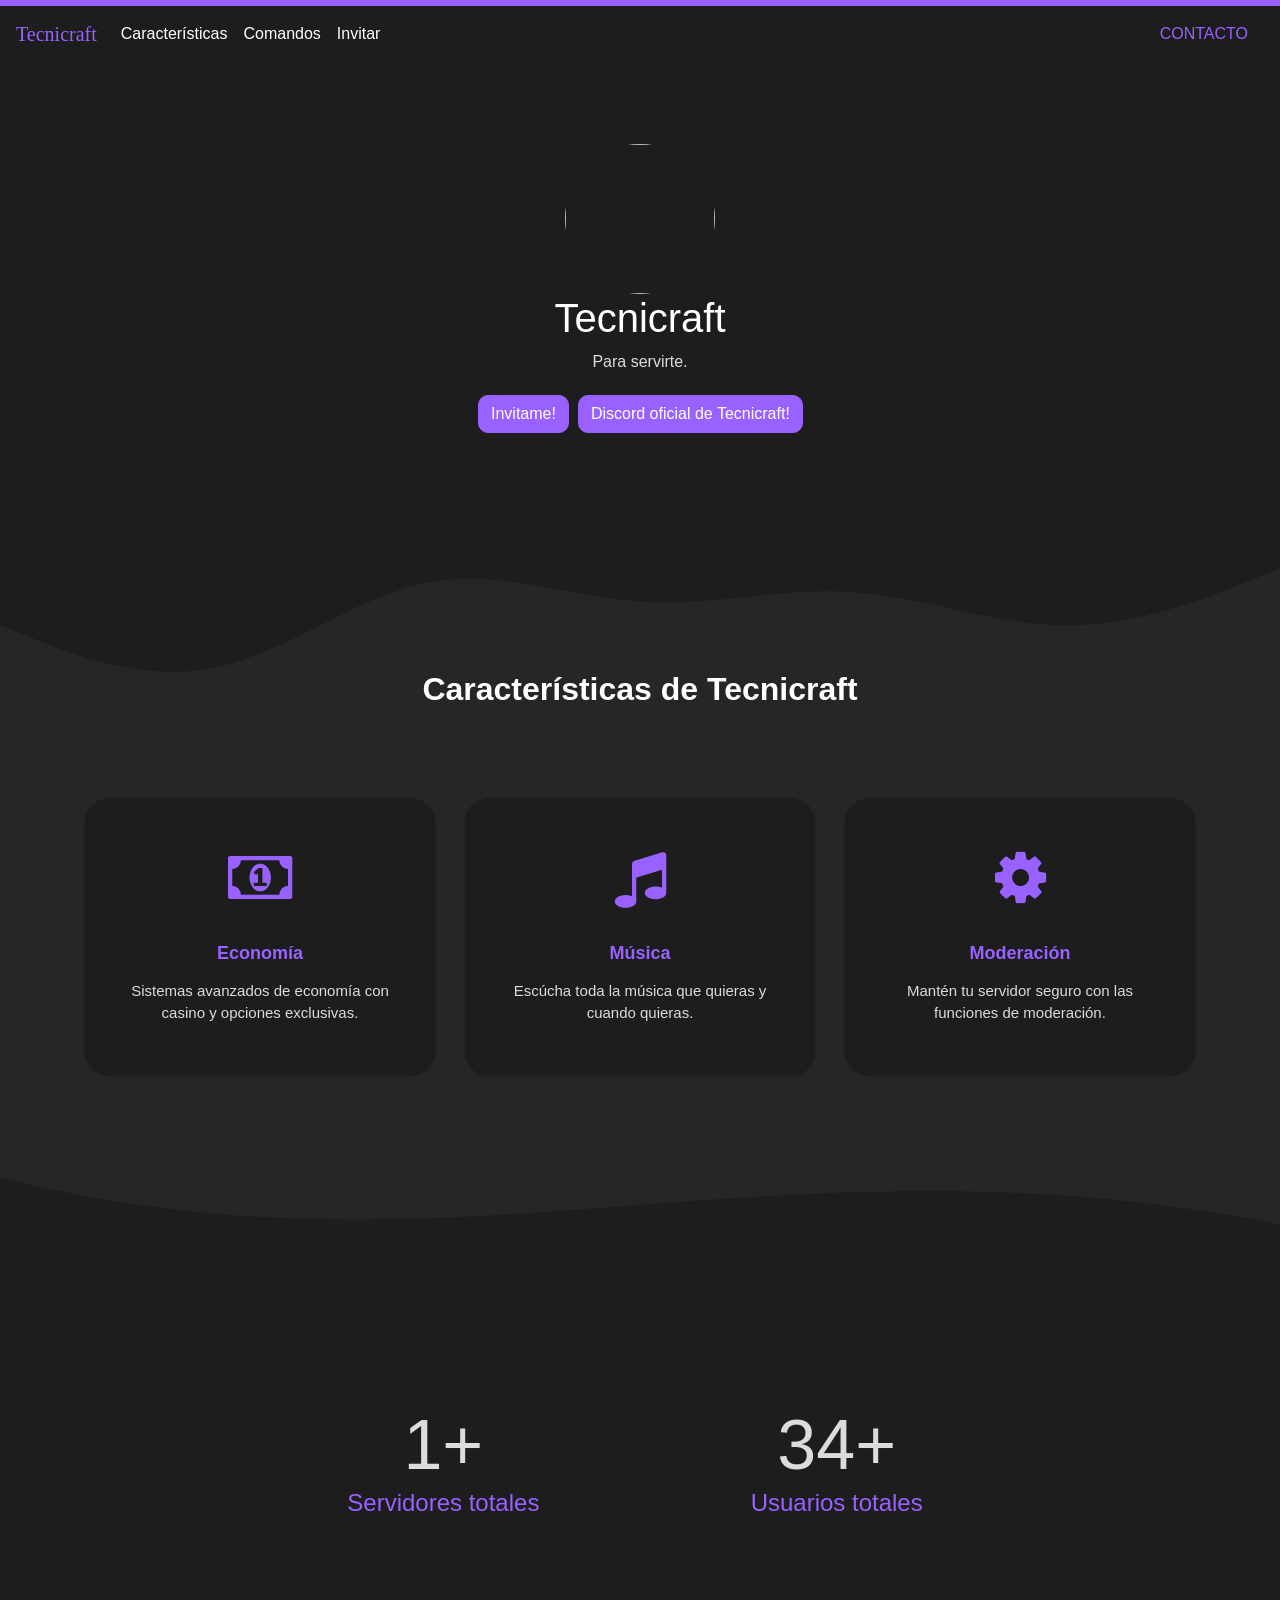
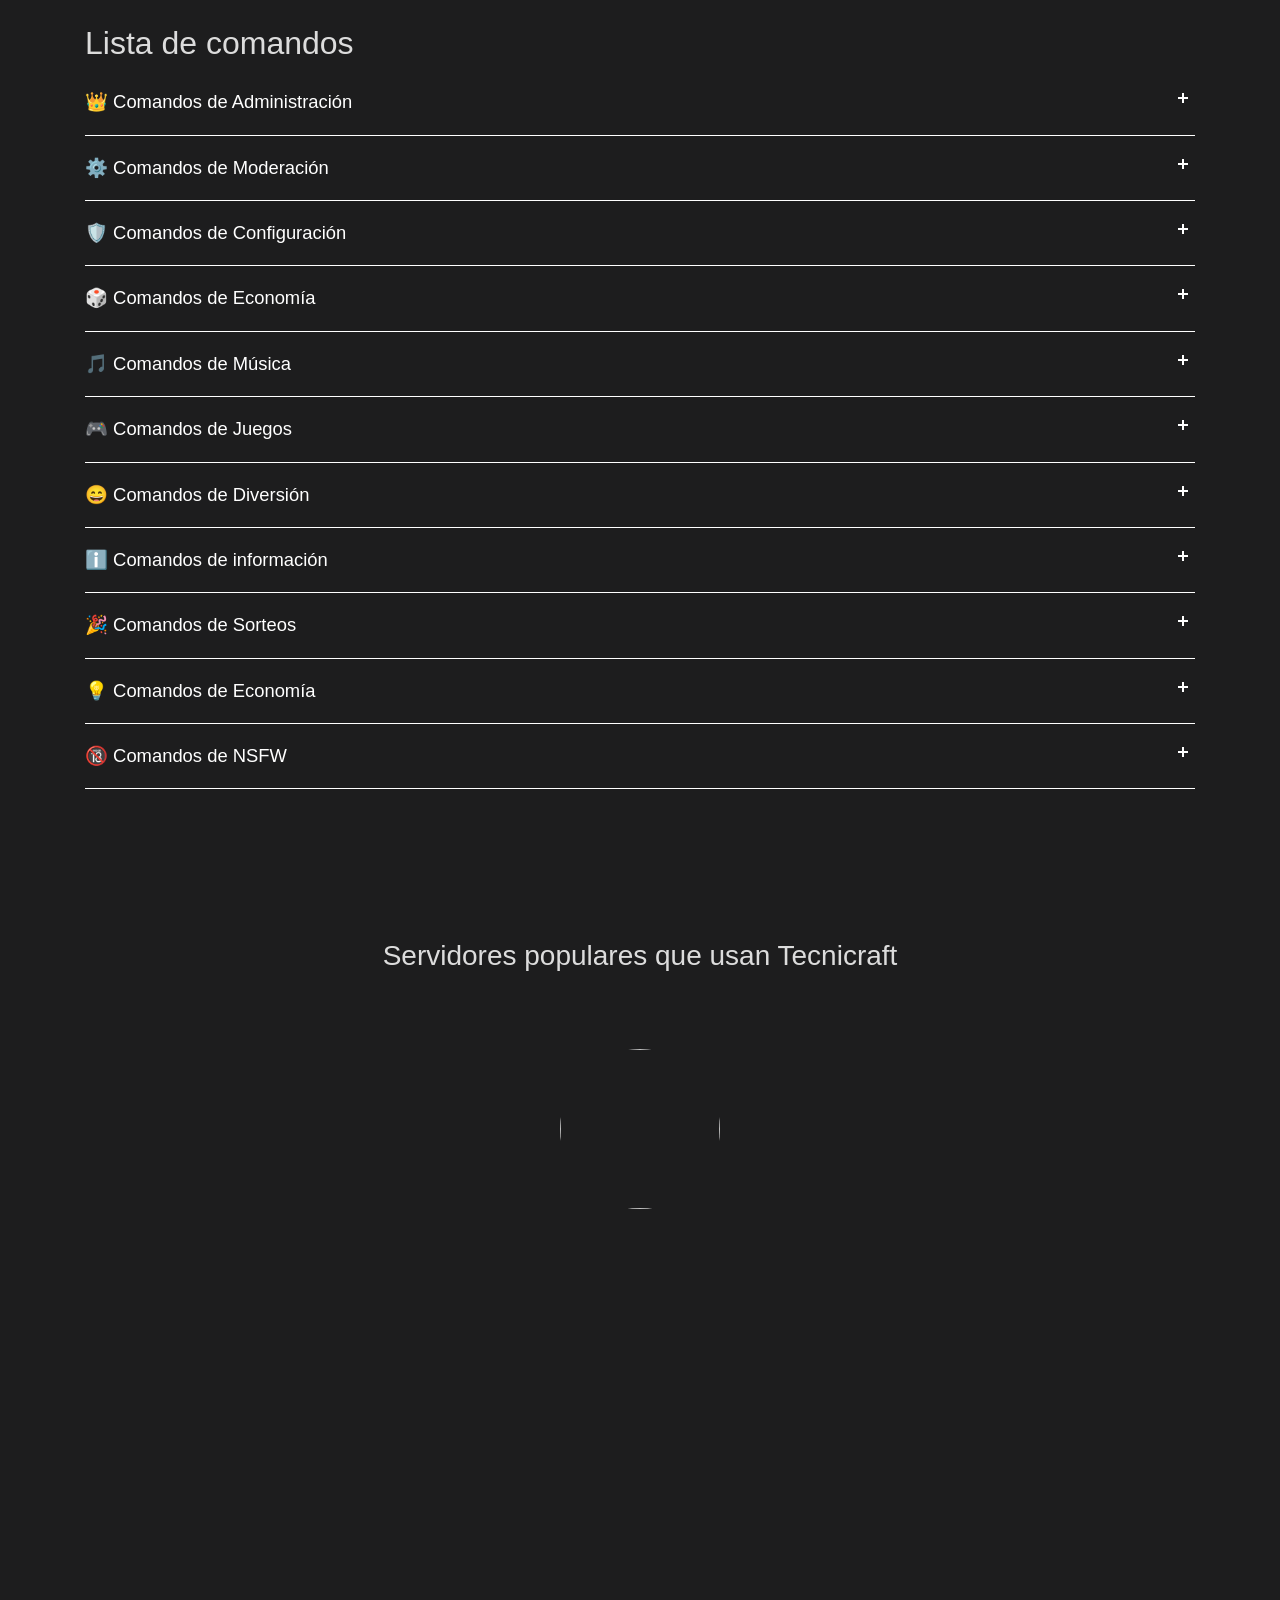
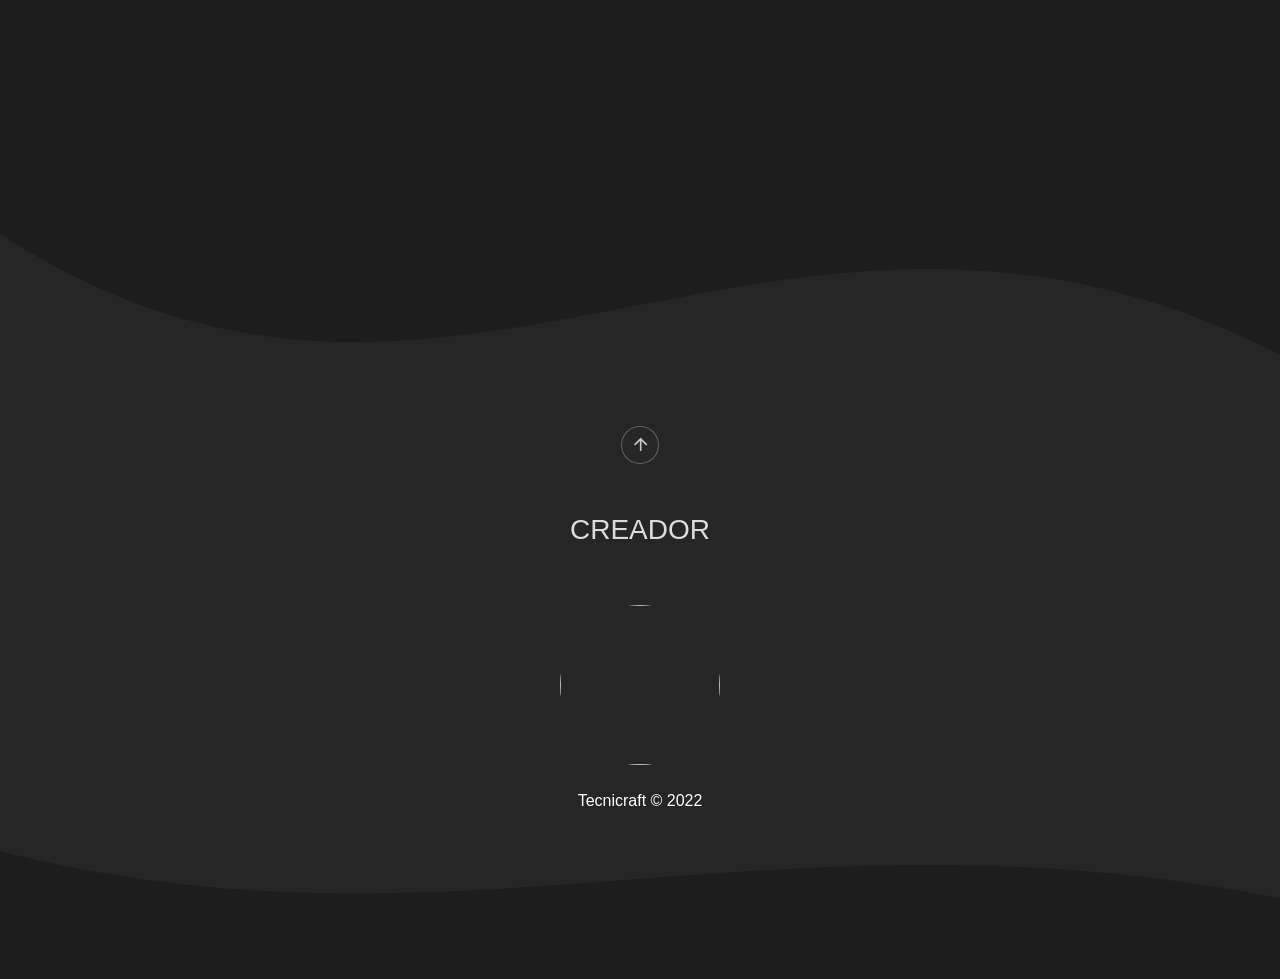
==== index.html @ a3dfdddc "Update index.html" ====
<!DOCTYPE html>
<html>

<head>
    <meta charset="utf-8">
    <meta name="viewport" content="width=device-width, initial-scale=1.0, shrink-to-fit=no">
    <meta name="description" content="Pagina web oficial de Tecnicraft">
    <meta name="theme-color" content="#9961ff">
    <meta property="og:title" content="Tecnicraft - Página principal">
    <meta property="og:url" content="https://xxsircarlospxx.github.io/TecnicraftBotPrototype/">
    <meta property="og:type" content="website">
    <meta property="og:description" content="Funciones de casino exclusivas, moderación avanzada, música y mucho más con Tecnicraft.">
    <meta property="og:image" content="https://images.discordapp.net/avatars/971833113728647168/26358a2854f5fe700b69fb7ace5e895a.png?size=256">
    <meta property="og:image:alt" content="Logo de Tecnicraft">
    <title>Tecnicraft</title>
    <link rel="icon" type="image/png" sizes="300x250" href="https://cdn.discordapp.com/emojis/973329059171946506.png?v=1">
    <link rel="stylesheet" href="assets/bootstrap/css/bootstrap.min.css">
    <link rel="stylesheet" href="https://fonts.googleapis.com/css?family=Alfa+Slab+One">
    <link rel="stylesheet" href="assets/fonts/font-awesome.min.css">
    <link rel="stylesheet" href="assets/fonts/ionicons.min.css">
    <link rel="stylesheet" href="https://cdnjs.cloudflare.com/ajax/libs/animate.css/3.5.2/animate.min.css">
    <link rel="stylesheet" href="assets/css/styles.css">
</head>

<body style="background-color: var(--background);">
    <div id="top" style="height: 12px;">
        <nav class="navbar navbar-light navbar-expand fixed-top"
            style="color: var(--main-color);border-top-width: 6px;border-top-style: solid;background: var(--background);">
            <div class="container-fluid"><a class="navbar-brand smoothScroll" href="#top"
                    style="color: var(--main-color);font-family: 'Gotham', cursive;">Tecnicraft</a><button
                    data-toggle="collapse" class="navbar-toggler" data-target="#navcol-1"><span class="sr-only">Toggle
                        navigation</span><span class="navbar-toggler-icon"></span></button>
                <div class="collapse navbar-collapse" id="navcol-1">
                    <ul class="nav navbar-nav">
                        <li class="nav-item"><a class="nav-link active smoothScroll" href="#feature"
                                style="color: var(--text-color);">Características</a></li>
                        <li class="nav-item"><a class="nav-link smoothScroll" href="#commands"
                                style="color: var(--text-color);">Comandos</a></li>
                        <li class="nav-item"><a class="nav-link smoothScroll" href="#top" style="color: var(--text-color);">Invitar</a>
                        </li>
                    </ul>
                </div>
            </div>
            <a class="nav-link" href="contacto">CONTACTO</a>
        </nav>
    </div>
    <header class="d-xl-flex flex-column justify-content-xl-center align-items-xl-center"
        style="height: 418px;text-align: center;margin: 55px;"><img class="rounded-circle"
            src="https://images.discordapp.net/avatars/971833113728647168/26358a2854f5fe700b69fb7ace5e895a.png?size=1024"
            width="150" height="150" style="margin-top: 30px;">
        <h1 class="d-xl-flex justify-content-xl-start" style="color: var(--text-color);">Tecnicraft</h1>
        <p style="color: var(--secondary-text-color);">Para servirte.</p>
        <div class="tada animated">
            <div role="group" class="btn-group"> <a
                    href="https://discord.com/api/oauth2/authorize?client_id=971833113728647168&permissions=8&scope=bot%20applications.commands"
                    class="btn btn-primary shadow-none" type="button"
                    style="margin: 5px;background-color: var(--main-color);border-color: var(--main-color);border-radius: 10px;">Invitame!</a>

                <a class="tada animated">
                    <div role="group" class="btn-group"> <a href="https://discord.com/invite/e4CDVyjHrU"
                            class="btn btn-primary shadow-none" type="button"
                            style="margin: 5px;background-color: var(--main-color);border-color: var(--main-color);border-radius: 10px;">Discord
                            oficial de Tecnicraft!</a>
    </header>
    <div id="feature" style="height: 90px;background: var(--secondary);">
        <div><svg xmlns="http://www.w3.org/2000/svg" viewBox="0 0 1440 320">
                <path fill="var(--background)" fill-opacity="1"
                    d="M0,96L40,112C80,128,160,160,240,144C320,128,400,64,480,48C560,32,640,64,720,69.3C800,75,880,53,960,58.7C1040,64,1120,96,1200,96C1280,96,1360,64,1400,48L1440,32L1440,0L1400,0C1360,0,1280,0,1200,0C1120,0,1040,0,960,0C880,0,800,0,720,0C640,0,560,0,480,0C400,0,320,0,240,0C160,0,80,0,40,0L0,0Z">
                </path>
            </svg></div>
    </div>
    <div class="features-boxed" style="background: var(--secondary);">
        <div class="container" style="color: var(--main-color);">
            <div class="intro">
                <h2 class="text-center" style="color: var(--text-color);">Características de Tecnicraft</h2>
            </div>
            <div class="row justify-content-center features">
                <div class="col-sm-6 col-md-5 col-lg-4 item">
                    <div id="features" class="box" ><i class="fa fa-money icon"
                            style="color: var(--main-color);"></i>
                        <h3 class="name">Economía</h3>
                        <p class="description" style="color: var(--secondary-text-color);">Sistemas avanzados de
                            economía con casino y opciones exclusivas.<br></p>
                    </div>
                </div>
                <div class="col-sm-6 col-md-5 col-lg-4 item">
                    <div id="features" class="box"><i class="fa fa-music icon" style="color: var(--main-color);"></i>
                        <h3 class="name">Música</h3>
                        <p class="description" style="color: var(--secondary-text-color);">Escúcha toda la música que
                            quieras y cuando quieras.<br></p>
                    </div>
                </div>
                <div class="col-sm-6 col-md-5 col-lg-4 item">
                    <div id="features" class="box"><i class="fa fa-cog icon" style="color: var(--main-color);"></i>
                        <h3 class="name">Moderación</h3>
                        <p class="description" style="color: var(--secondary-text-color);">Mantén tu servidor seguro con
                            las funciones de moderación.<br></p>
                    </div>
                </div>
            </div>
        </div>
        <div></div>
    </div>
    <div style="background-color: var(--background);">
        <div style="height: 150px; overflow: hidden;"><svg viewBox="0 0 500 150" preserveAspectRatio="none"
                style="height: 100%; width: 100%;">
                <path d="M-41.53,-9.56 C167.83,173.98 302.14,-60.89 534.09,89.10 L500.00,0.00 L0.00,0.00 Z"
                    style="stroke: none; fill: var(--secondary);"></path>
            </svg></div>
    </div>
    <div id="commands">
        <section>
            <div class="container-fluid text-white">
                <div class="row row-cols-3 justify-content-center" style="color: var(--secondary-text-color);">
                    <div class="col-auto col-md-6 col-lg-4 text-center pb-5 pt-5 number-item love_counter">
                        <h1 class="love_count" style="font-size: 70px;"><strong>1</strong></h1>
                        <h4 style="color: var(--main-color);margin-top: -6px;">Servidores totales</h4>
                    </div>
                    <div class="col-auto col-lg-4 text-center align-self-center pb-5 pt-5 love_counter">
                        <h1 class="love_count" style="font-size: 70px;"><strong>67</strong></h1>
                        <h4 style="color: var(--main-color);margin-top: -6px;">Usuarios totales</h4>
                    </div>
                </div>
            </div>
        </section>
        <div class="container" style="color: var(--secondary-text-color);">
            <h2>Lista de comandos</h2>
            <div class="accordion">

                <! --- ADMIN -- >
                <div class="accordion-item">
            <button id="accordion-button-1" aria-expanded="false"><span class="accordion-title">👑 Comandos de Administración</span><span class="icon" aria-hidden="true"></span></button>
            <div class="accordion-content">
              <p>tc.prefix - Sirve para cambiar el prefijo de Tecnicraft.
                  <br> tc.announce - Sirve para anunciar algo en tu servidor.
                  <br> tc.blacklist-user - Sirve para prohibir la entrada a alguien de tu servidor antes de que este entre.
                  <br> tc.whitelist-user - Sirve para permitir la entrada a un usuario bloqueado anteriormente con el comando blacklist-user.
                  <br> tc.cmd-disable - Sirve para desactivar un comando de Tecnicraft en el servidor. 
                  <br> tc.cmd-enable - Sirve para activar un comando de Tecnicraft en el servidor. 
                  <br> tc.disable-channel - Sirve para desactivar todos los comandos de Tecnicraft en un canal del servidor. 
                  <br> tc.enable-channel - Sirve para activar los comandos de Tecnicraft en un canal del servidor.
                  <br> tc.djrole - Sirve para establecer un rol del servidor como rol de DJ.
                  <br> tc.disabledj - Sirve para desactivar el rol de DJ.
                  <br> tc.requestonly - Sirve para permitir el uso de los comandos de música en todos los canales.
                </p>
            </div>
          </div>

                  <! --- MOD -- >
        <div class="accordion-item">
        <button id="accordion-button-1" aria-expanded="false"><span class="accordion-title">⚙️ Comandos de Moderación</span><span class="icon" aria-hidden="true"></span></button>
        <div class="accordion-content">
        <p>tc.serverinfo - Sirve para ver la información del servidor.
        <br> tc.clear - Sirve para borrar x cantidad de mensajes.
        <br> tc.snipe - Sirve para ver los mensajes borrados en un canal concreto.
        <br> tc.warn - Sirve para enviar un aviso a un usuario.
        <br> tc.remove-warn - Sirve para quitar un aviso a un usuario.
        <br> tc.warns - Sirve para ver la lista de avisos de un usuario.
        <br> tc.mute - Sirve para silenciar a alguien en el servidor.
        <br> tc.unmute - Sirve para desilenciar a alguien en el servidor.
        <br> tc.kick - Sirve para expulsar a alguien del servidor.
        <br> tc.ban - Sirve para prohibir a alguien del servidor.
        <br> tc.unban - Sirve para permitir la entrada a alguien prohibido del servidor.
        <br> tc.lock - Sirve para bloquear los mensajes de un canal del servidor.
        <br> tc.unlock - Sirve para desbloquear un canal del servidor
        <br> tc.slowmode - Sirve para establecer un modo lento de x segundos en el servidor.
    </p>
        </div>
    </div>

          <! --- SETUP -- >
          <div class="accordion-item">
      <button id="accordion-button-1" aria-expanded="false"><span class="accordion-title">🛡 Comandos de Configuración</span><span class="icon" aria-hidden="true"></span></button>
      <div class="accordion-content">
           <p>tc.setup-modlogs - Sirve para crear un canal de registros de auditoría en el servidor.
           <br> tc.setup-jointocreate - Sirve para crear un canal de voz que crea salas para los usuarios.
           <br> tc.setup-music - Sirve para crear un canal unico de música donde puedes poner canciones sin comandos.
           <br> tc.setup-autonsfw - Sirve para crear un canal configurable con contenido NSFW.
           <br> tc.setup-welcome - Sirve para configurar las bienvenidas del servidor.
           <br> tc.setup-ticket - Sirve para crear un canal configurable de tickets.
        </p>
      </div>
  </div>

          <! --- ECONOMÍA -- >
                <div class="accordion-item">
            <button id="accordion-button-1" aria-expanded="false"><span class="accordion-title">🎲 Comandos de Economía</span><span class="icon" aria-hidden="true"></span></button>
            <div class="accordion-content">
                 <p>tc.work - Sirve para trabajar y conseguir hasta 1200 fichas cada 3 horas.
                 <br> tc.weekly - Sirve para reclamar tu recompensa semanal de 10000 fichas.
                 <br> tc.monthly - Sirve para reclamar tu recompensa mensual de 30000 fichas.
                 <br> tc.rob - Sirve para robarle fichas a un usuario.
                 <br> tc.rps - Sirve para jugar al piedra, papel o tijera con Tecnicraft.
                 <br> tc.search - Sirve para buscar fichas en lugares.
                 <br> tc.balance - Sirve para ver cuantas fichas tienes tanto en el banco como en la cartera.
                 <br> tc.deposit - Sirve para depositar fichas en el banco.
                 <br> tc.withdraw - Sirve para retirar fichas del banco.
                 <br> tc.pay - Sirve para enviar fichas a un usuario.
                 <br> tc.bet - Sirve para apostar una cantidad de fichas.
                 <br> tc.roulette - Sirve para apostar una cantidad de fichas a un color.
                 <br> tc.crash - Sirve para jugar al crash y mulitplicar fichas.
                 <br> tc.destiny - Sirve para apostar fichas a un multiplicador.
                 <br> tc.leaderboard - Sirve para ver la tabla global de usuarios con más fichas de manera global.
            
                </p>
            </div>
        </div>

        
        <! --- MUSICA -- >
        <div class="accordion-item">
        <button id="accordion-button-1" aria-expanded="false"><span class="accordion-title">🎵 Comandos de Música</span><span class="icon" aria-hidden="true"></span></button>
        <div class="accordion-content">
        <p>tc.radio - Sirve para reproducir una radio en directo.
        <br> tc.play - Sirve para reproducir música.
        <br> tc.skip - Sirve para saltar a la siguiente canción.
        <br> tc.stop - Sirve para parar la música y desconectar a Tecnicraft de tu canal de voz.
        <br> tc.queue - Sirve para ver la cola de canciones.
        <br> tc.lyrics - Sirve para ver la letra de la canción actual reproduciéndose.
        <br> tc.playlist - Sirve para crear tu propia playlist.
        <br> tc.bassboost - Sirve para aumentar la frecuencia baja de una canción.
        <br> tc.filter - Sirve para añadir un filtro a una canción.
        <br> tc.save - Sirve para guardar la canción actual reproduciéndose en tu DM.
        <br> tc.pause - Sirve para pausar la canción reproduciéndose.
        <br> tc.resume - Sirve para continuar la canción reproduciéndose.
        <br> tc.shuffle - Sirve para mezclar la cola de canciones.
        <br> tc.remove - Sirve para remover una canción de la cola de canciones.
        <br> tc.clearqueue - Sirve para limpiar la cola de canciones.
        <br> tc.jump - Sirve para saltar directamente a una canción de la cola.
        <br> tc.nowplaying - Sirve para ver detalles de la canción actual reproduciéndose.
        <br> tc.loop - Sirve para activar o desactivar el modo bucle.
        <br> tc.autoplay - Sirve para activar o desactivar el autoreproductor.
        <br> tc.forward - Sirve para adelantar una canción x segundos.
        <br> tc.rewind - Sirve para retroceder una canción x segundos.
        <br> tc.replay - Sirve para repetir la canción actual.
        <br> tc.volume - Sirve para subir o bajar el volumen de Tecnicraft en el canal de voz.
        <br> tc.status - Sirve para ver los detalles de Tecnicraft en el canal de voz.
    </p>
        </div>
        </div>

        <! --- JUEGOS -- >
        <div class="accordion-item">
    <button id="accordion-button-1" aria-expanded="false"><span class="accordion-title">🎮 Comandos de Juegos</span><span class="icon" aria-hidden="true"></span></button>
    <div class="accordion-content">
        <p>tc.chess - Sirve para jugar al ajedrez con tus amigos.
        <br> tc.betrayal - Sirve para jugar al betrayal con tus amigos.
        <br> tc.fishington - Sirve para jugar a la pesca con tus amigos.
        <br> tc.adivinar - Sirve para jugar al adivina-un-número con tus amigos.
        <br> tc.poker - Sirve para jugar al poker con tus amigos.
        <br> tc.y2g - Sirve para ver videos de YouTube con tus amigos.
    </p>
    </div>
</div>

                <! --- FUN -- >
                <div class="accordion-item">
            <button id="accordion-button-1" aria-expanded="false"><span class="accordion-title">😄 Comandos de Diversión</span><span class="icon" aria-hidden="true"></span></button>
            <div class="accordion-content">
                <p>tc.8ball - Sirve para preguntarle algo a Tecnicraft.
                <br> tc.phcomment - Sirve para simular un comentario en una página muy especial.  
                <br> tc.drip - Sirve para ponerte un traje molón. 
                <br> tc.hack - Sirve para hackear a alguien de broma.
                <br> tc.hate - Sirve para el odio entre tú y alguien más.
                <br> tc.hug - Sirve para darle un abrazo a alguien.
                <br> tc.jail - Sirve para ponerte a ti o a otro usuario entre rejas.
                <br> tc.kiss - Sirve darle un beso a alguien.
                <br> tc.tiro - Sirve para generar un tiro aleatorio de Rocket League.
                <br> tc.listatiros - Sirve para ver la lista de los tiros de Rocket League.
                <br> tc.logro - Sirve para simular un logro de Minecraft.    
                <br> tc.love - Sirve para ver el amor entre tú y otra persona. 
                <br> tc.magik - Sirve para deformarte a ti o a alguien. 
                <br>tc.meme - Sirve para generar un meme aleatorio. 
                <br> tc.penis - Sirve para ver el tamaño de tu tula o la de alguien.
                <br>tc.slap - Sirve para darle un guantazo a alguien.. 
                <br> tc.triggered - Sirve para provocar a alguien.
                <br>tc.tweet - Sirve para sinular un tweet. 
                <br> tc.wanted - Sirve para ponerte a ti o alguien en búsqueda.   
                <br> tc.wasted - Sirve para desperdiciarte a ti o a alguien al estilo de GTA V.</p>
            </div>
        </div>

        <! --- INFO -- >
        <div class="accordion-item">
    <button id="accordion-button-1" aria-expanded="false"><span class="accordion-title">ℹ Comandos de información</span><span class="icon" aria-hidden="true"></span></button>
    <div class="accordion-content">
        <p>tc.help - Sirve para ver los comandos y categorías de Tecnicraft.
        <br> tc.bot - Sirve para ver información de Tecnicraft.  
        <br> tc.ping - Sirve para ver el ping de Tecnicraft. 
        <br> tc.inv - Sirve para invitar a Tecnicraft a tu servidor.
        <br> tc.report - Sirve para enviar un reporte de un error al desarollador de Tecnicraft.
        <br> tc.suggest - Sirve para enviar una sugerencia o idea al desarollador de Tecnicraft.
        <br> tc.info - Sirve para ver la información de un usuario.
        <br> tc.serverinfo - Sirve para ver la información del servidor.
        <br> tc.membercount - Sirve para ver la cantidad de miembros del servidor.
        <br> tc.avatar - Sirve para ver el avatar de un usuario.</p>
    </div>
</div>

        <! --- SORTEOS -- >
        <div class="accordion-item">
        <button id="accordion-button-1" aria-expanded="false"><span class="accordion-title">🎉 Comandos de Sorteos</span><span class="icon" aria-hidden="true"></span></button>
        <div class="accordion-content">
        <p>tc.giveaway - Sirve para crear un sorteo en un canal del servidor.
        <br> tc.reroll - Sirve para elegir a otro ganador en un sorteo realizado.  
        <br> tc.end - Sirve para acabar un sorteo del servidor antes de tiempo.</p>
        </div>
        </div>

        <! --- UTILES -- >
        <div class="accordion-item">
        <button id="accordion-button-1" aria-expanded="false"><span class="accordion-title">💡 Comandos de Economía</span><span class="icon" aria-hidden="true"></span></button>
        <div class="accordion-content">
        <p>tc.password - Sirve para generar una contraseña aleatoria.
        <br> tc.traductor - Sirve traducir texto a un idioma que quieras.  
        <br> tc.alarm - Sirve para establecer un recordatorio en un tiempo.</p>
        </div>
        </div>

        <! --- NSFW -- >
        <div class="accordion-item">
        <button id="accordion-button-1" aria-expanded="false"><span class="accordion-title">🔞 Comandos de NSFW</span><span class="icon" aria-hidden="true"></span></button>
        <div class="accordion-content">
        <p>tc.fuck - Sirve para hacer cositas con un usuario.
        <br> tc.hentai - Sirve para buscar contenido NSFW de Anime.  
        <br> tc.porn - Sirve para buscar contenido NSFW. 
        <br> tc.rule34 - Sirve para buscar contenido NSFW de una categoria que elijas.</p>
        </div>
        </div>

            </div>
        </div>
    </div>
    <div class="team-clean" style="background: rgba(0,0,0,0);">
        <div class="container" style="filter: blur(0px);padding-bottom: 0px;">
            <h3 class="text-center name" style="color: var(--secondary-text-color);margin-top: 150px;">Servidores populares que usan
                Tecnicraft</h3>
            <div class="intro"></div>
            <div class="row row-cols-4 d-flex d-xl-flex justify-content-center justify-content-xl-center people"
                style="padding-bottom: 0px;">
                <div class="col-auto col-md-6 col-lg-4 yeet"><a href="https://discord.com/invite/e4CDVyjHrU"
                        target="_blank"><img class="rounded-circle partner"
                            src="https://cdn.discordapp.com/attachments/971860396963155988/973333486901530684/tecnicraft.png?size=128"></a>
                </div>
            </div>
        </div>
    </div>
    
    <div class="Team-disc" style="background: rgba(0,0,0,0);">
        <div class="container" style:"filter: blur(0px);padding-botton: 0px;">
            <div class="intro"></div>
            <div class="row row-cols-4 d-flex d-xl-flex justify-content-center justify-content-xl-center people"
                style="padding-bottom: 0px;">
                <iframe src="https://discord.com/widget?id=922570205354397697&theme=dark" width="350" height="500" allowtransparency="true" frameborder="0" sandbox="allow-popups allow-popups-to-escape-sandbox allow-same-origin allow-scripts"></iframe>
        </div>
    </div>
                    
    <div id="feature" style="height: 0px;background: var(--secondary);">
        <div><svg xmlns="http://www.w3.org/2000/svg" viewBox="0 0 500 150">
                <path fill="var(--background)" fill-opacity="1" d="M-41.53,-9.56 C167.83,173.98 302.14,-60.89 534.09,89.10 L500.00,0.00 L0.00,0.00 Z">
                </path>
            </svg></div>
    </div>

    <div class="footer-dark" style="background: var(--secondary);padding-top: 200px;padding-bottom: 0;">
        <div class="container">              
            <div class="row">
                <div class="col item social"><a class="smoothScroll" href="#top"><i
                            class="icon ion-android-arrow-up"></i></a></div>
            </div>
            <div class="team-clean" style="background: rgba(0,0,0,0);">
                <div class="dewstouh" style="filter: blur(0px);padding-bottom: 0px;">
                    <h3 class="text-center name" style="color: var(--secondary-text-color)">CREADOR</h3>
                    <div class="intro"></div>
                    <div class="row row-cols-4 d-flex d-xl-flex justify-content-center justify-content-xl-center people"
                        style="padding-bottom: 0px;">
                        <div class="col-auto col-md-6 col-lg-4 dewstouh"><a href="https://twitter.com/xxsircarlospxx"
                                target="_blank"><img class="rounded-circle partner"
                                    src="https://cdn.discordapp.com/avatars/852360638541594716/bafc468078c3f45689322e71e195aa31.png?size=4096&ignore=true"></a>       
                        </div>
                    </div>
                </div>
            </div>
            <p class="copyright" style="color: var(--text-color);">Tecnicraft © 2022</p>
        </div>
        <div style="background-color: var(--background);">
            <div style="height: 150px; overflow: hidden;"><svg viewBox="0 0 500 150" preserveAspectRatio="none" style="height: 100%; width: 100%;">
                <path d="M-41.53,-9.56 C167.83,173.98 302.14,-60.89 534.09,89.10 L500.00,0.00 L0.00,0.00 Z" style="stroke: none; fill: var(--secondary);"></path>
            </svg></div>
    </div>
    </div>
    <script src="assets/js/jquery.min.js"></script>
    <script src="assets/bootstrap/js/bootstrap.min.js"></script>
    <script src="assets/js/Counting.js"></script>
    <script src="assets/js/untitled.js"></script>
    <script src="assets/js/servers.js"></script>
    <script src="assets/js/users.js"></script>
</body>

</html>
---- assets/css/styles.css ----
:root {
  --main-color: #9961ff;
  --background: #1d1d1e;
  --secondary: #262626;
  --link: #9961ff;
  --text-color: #fff;
  --secondary-text-color: #dcdcdc;
}

/* scroll bar */

::-webkit-scrollbar {
  width: 8px;
}

::-webkit-scrollbar-track {
  background: black;
}

::-webkit-scrollbar-thumb {
  background: var(--main-color);
}

.footer-dark {
  padding: 50px 0;
  text-align: center;
}

.footer-dark .item.text {
  margin-bottom: 36px;
}

.footer-dark .item.social {
  text-align: center;
}

.footer-dark .item.social > a {
  font-size: 20px;
  width: 36px;
  height: 36px;
  line-height: 36px;
  display: inline-block;
  text-align: center;
  border-radius: 50%;
  box-shadow: 0 0 0 1px rgba(255,255,255,0.4);
  margin: 0 8px;
  color: #fff;
  opacity: 0.75;
}

.footer-dark .item.social > a:hover {
  background-color: #474350;
}

.footer-dark .copyright {
  text-align: center;
  padding-top: 24px;
}

/* features */

.features-boxed {
  color: #313437;
  background-color: #eef4f7;
}

.features-boxed p {
  color: #7d8285;
}

.features-boxed h2 {
  font-weight: bold;
  margin-bottom: 40px;
  padding-top: 40px;
  color: inherit;
}



.features-boxed .intro {
  font-size: 16px;
  max-width: 500px;
  margin: 0 auto;
}

.features-boxed .intro p {
  margin-bottom: 0;
}

.features-boxed .features {
  padding: 50px 0;
}

.features-boxed .item {
  text-align: center;
}

.features-boxed .item .box {
  text-align: center;
  padding: 30px;
  background-color: #fff;
  margin-bottom: 30px;
}

.features-boxed .item .icon {
  font-size: 60px;
  color: #1485ee;
  margin-top: 20px;
  margin-bottom: 35px;
}

.features-boxed .item .name {
  font-weight: bold;
  font-size: 18px;
  margin-bottom: 8px;
  margin-top: 0;
  color: inherit;
}

.features-boxed .item .description {
  font-size: 15px;
  margin-top: 15px;
  margin-bottom: 20px;
}

a:hover {
  text-decoration: none;
  color: var(--main-color);
}

.shadow-lg.box:hover {
  background: rgb(244,241,241);
  box-shadow: 0 14px 28px rgba(0,0,0,0.25), 0 10px 10px rgba(0,0,0,0.22);
}

a {
  color: var(--main-color);
}

/* accordion */

* {
  box-sizing: border-box;
}

*::before, *::after {
  box-sizing: border-box;
}

/* Add a black background color to the top navigation */
.topnav {
  background-color: var(--background);
  overflow: hidden;
}

/* Style the links inside the navigation bar */
.topnav a {
  float: left;
  display: block;
  color: #f2f2f2;
  text-align: center;
  padding: 14px 16px;
  text-decoration: none;
  font-size: 17px;
}

/* Change the color of links on hover */
.topnav a:hover {
  background-color: #ddd;
  color: black;
}

/* Add an active class to highlight the current page */
.topnav a.active {
  background-color: #04AA6D;
  color: white;
}

/* Hide the link that should open and close the topnav on small screens */
.topnav .icon {
  display: none;
}

.premiumbutt {
  margin-left: 10px;
  padding: .1rem 2rem;
  border-radius: 4px;
  background-color: #f6c104;
  display: block;
}

.tambienpuedes {
  text-align: center;
  display: block;
  background-color: var(--background);
  color: var(--secondary-text-color);
  opacity: 90%;
}

.texto01 {
  margin-bottom: 8px;
}


.dewstouh {
  padding: 0px;
  margin-top: 0px;
  margin-bottom: 0px;
  text-align: center;
}

.container-fluid {
  display: block;
  display: inline-block;
}

/* When the screen is less than 600 pixels wide, hide all links, except for the first one ("Home"). Show the link that contains should open and close the topnav (.icon) */
@media screen and (max-width: 600px) {
  .topnav a:not(:first-child) {display: none;}
  .topnav a.icon {
    float: right;
    display: block;
  }
}

@media screen and (max-width: 500px) {
  .tambienpuedes {
    margin: 20px;
    padding-top: 80px;
  }
}

/* The "responsive" class is added to the topnav with JavaScript when the user clicks on the icon. This class makes the topnav look good on small screens (display the links vertically instead of horizontally) */
@media screen and (max-width: 600px) {
  .topnav.responsive {position: relative;}
  .topnav.responsive a.icon {
    position: absolute;
    right: 0;
    top: 0;
  }
  .topnav.responsive a {
    float: none;
    display: block;
    text-align: left;
  }
}

.collapse-navbar {
  align-items: right;
}

.accordion .accordion-item {
  border-bottom: 1px solid var(--text-color);
}

.accordion .accordion-item button[aria-expanded='true'] {
  border-bottom: 1px solid var(--link);
}

.accordion button {
  position: relative;
  display: block;
  text-align: left;
  width: 100%;
  padding: 1em 0;
  color: var(--text-color);
  font-size: 1.15rem;
  font-weight: 400;
  border: none;
  background: none;
  outline: none;
}

.accordion button:hover, .accordion button:focus {
  cursor: pointer;
  color: var(--link);
}

.accordion button:hover::after, .accordion button:focus::after {
  cursor: pointer;
  color: var(--link);
  border-right: 1px solid var(--link);
}

.accordion button .accordion-title {
  padding: 1em 1.5em 1em 0;
}

.accordion button .icon {
  display: inline-block;
  position: absolute;
  top: 18px;
  right: 0;
  width: 22px;
  height: 22px;
}

.row {
  padding: 50px;
}

.accordion button .icon::before {
  display: block;
  position: absolute;
  content: '';
  top: 9px;
  left: 5px;
  width: 10px;
  height: 2px;
  background: currentColor;
}

.accordion button .icon::after {
  display: block;
  position: absolute;
  content: '';
  top: 5px;
  left: 9px;
  width: 2px;
  height: 10px;
  background: currentColor;
}

.accordion button[aria-expanded='true'] {
  color: var(--link);
}

.accordion button[aria-expanded='true'] .icon::after {
  width: 0;
}



.accordion button[aria-expanded='true'] + .accordion-content {
  opacity: 1;
  max-height: 250em;
  transition: all 200ms linear;
  will-change: opacity, max-height;
}

.accordion .accordion-content {
  opacity: 0;
  max-height: 0;
  overflow: hidden;
  transition: opacity 200ms linear, max-height 200ms linear;
  will-change: opacity, max-height;
}

.accordion .accordion-content p {
  font-size: 1rem;
  font-weight: 300;
  margin: 2em 0;
}

.text-center {
  text-align:center;
}

div#features {
  box-shadow: 0 1px 3px rgba(0,0,0,0.12), 0 1px 2px rgba(0,0,0,0.24);
  transition: all 0.3s cubic-bezier(.25,.8,.25,1);
  border-radius: 25px;
  background: var(--background);
}

div#features:hover {
  box-shadow: 0 14px 28px rgba(0,0,0,0.25), 0 10px 10px rgba(0,0,0,0.22);
}

.partner:hover {
  border-radius: 598px;
  border-style: solid;
  border-color: var(--main-color);
}

.partner {
  width: 160px;
  height: 160px;
  transition: all 200ms linear;
}

.yeet {
  text-align: center;
  padding: 18px;

}
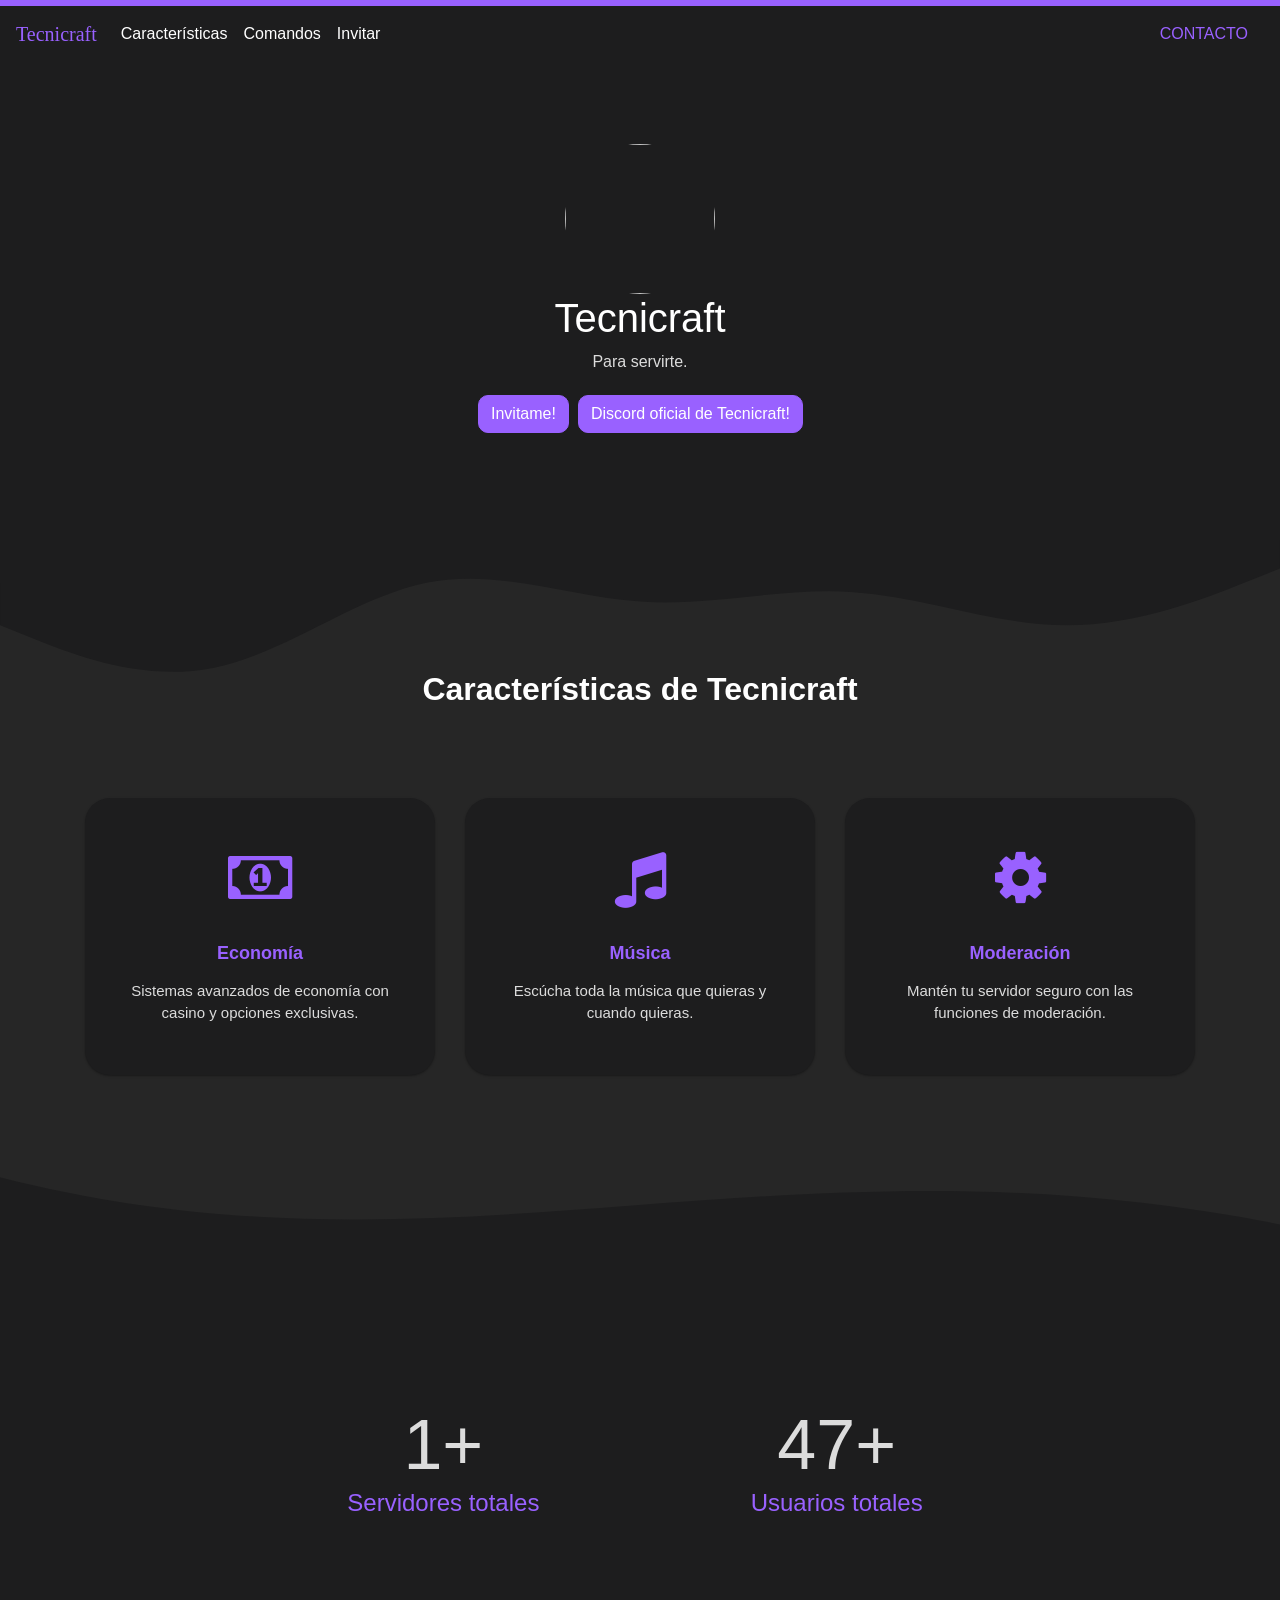
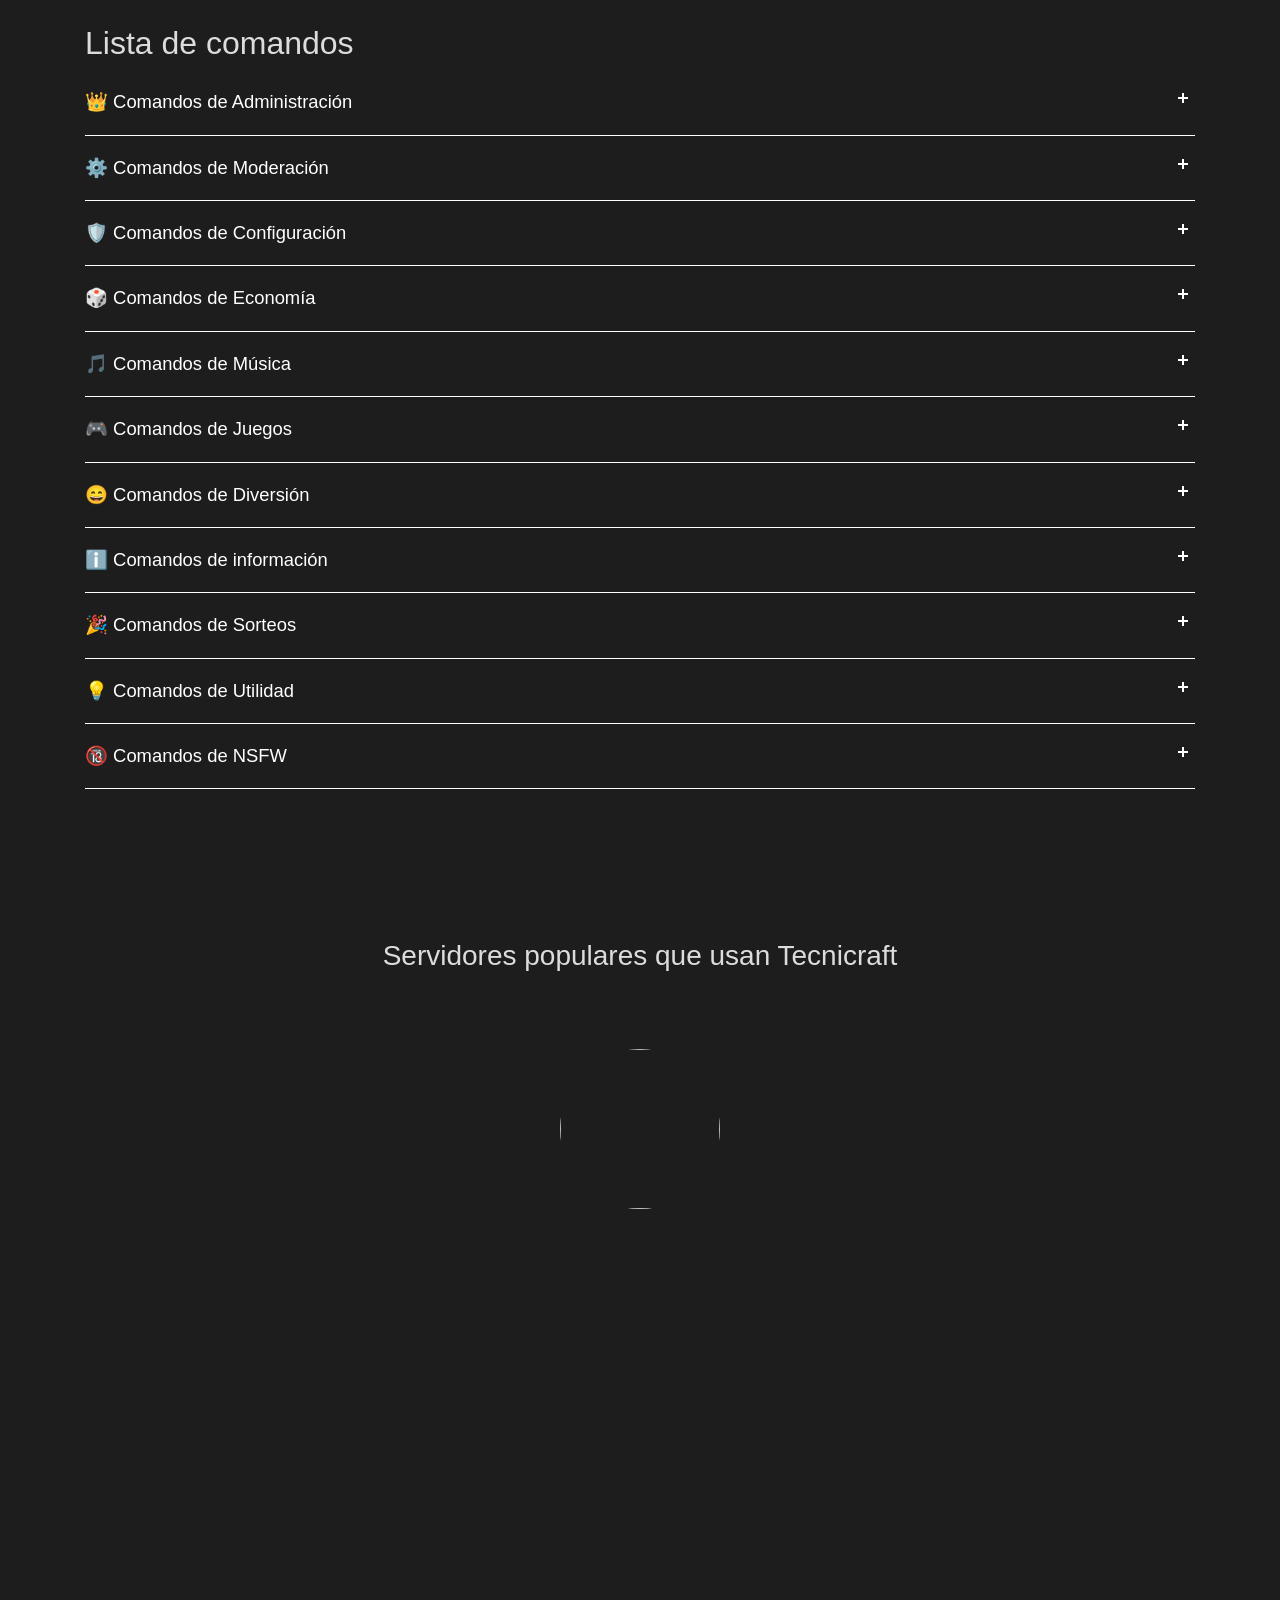
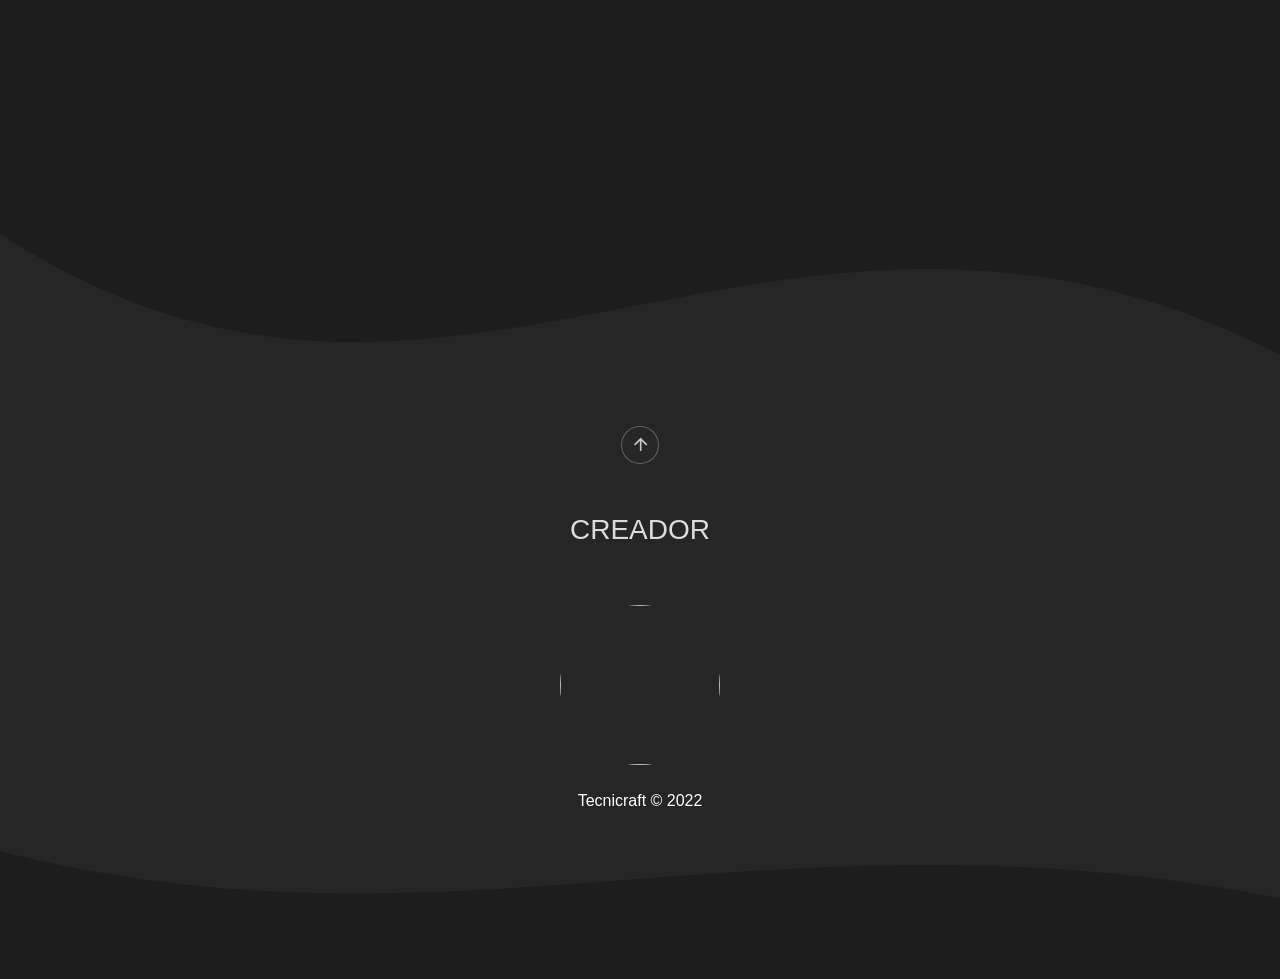
==== commit 0629af40: "Update index.html" ====
--- a/index.html
+++ b/index.html
@@ -309,7 +309,7 @@
 
         <! --- UTILES -- >
         <div class="accordion-item">
-        <button id="accordion-button-1" aria-expanded="false"><span class="accordion-title">💡 Comandos de Economía</span><span class="icon" aria-hidden="true"></span></button>
+        <button id="accordion-button-1" aria-expanded="false"><span class="accordion-title">💡 Comandos de Utilidad</span><span class="icon" aria-hidden="true"></span></button>
         <div class="accordion-content">
         <p>tc.password - Sirve para generar una contraseña aleatoria.
         <br> tc.traductor - Sirve traducir texto a un idioma que quieras.  
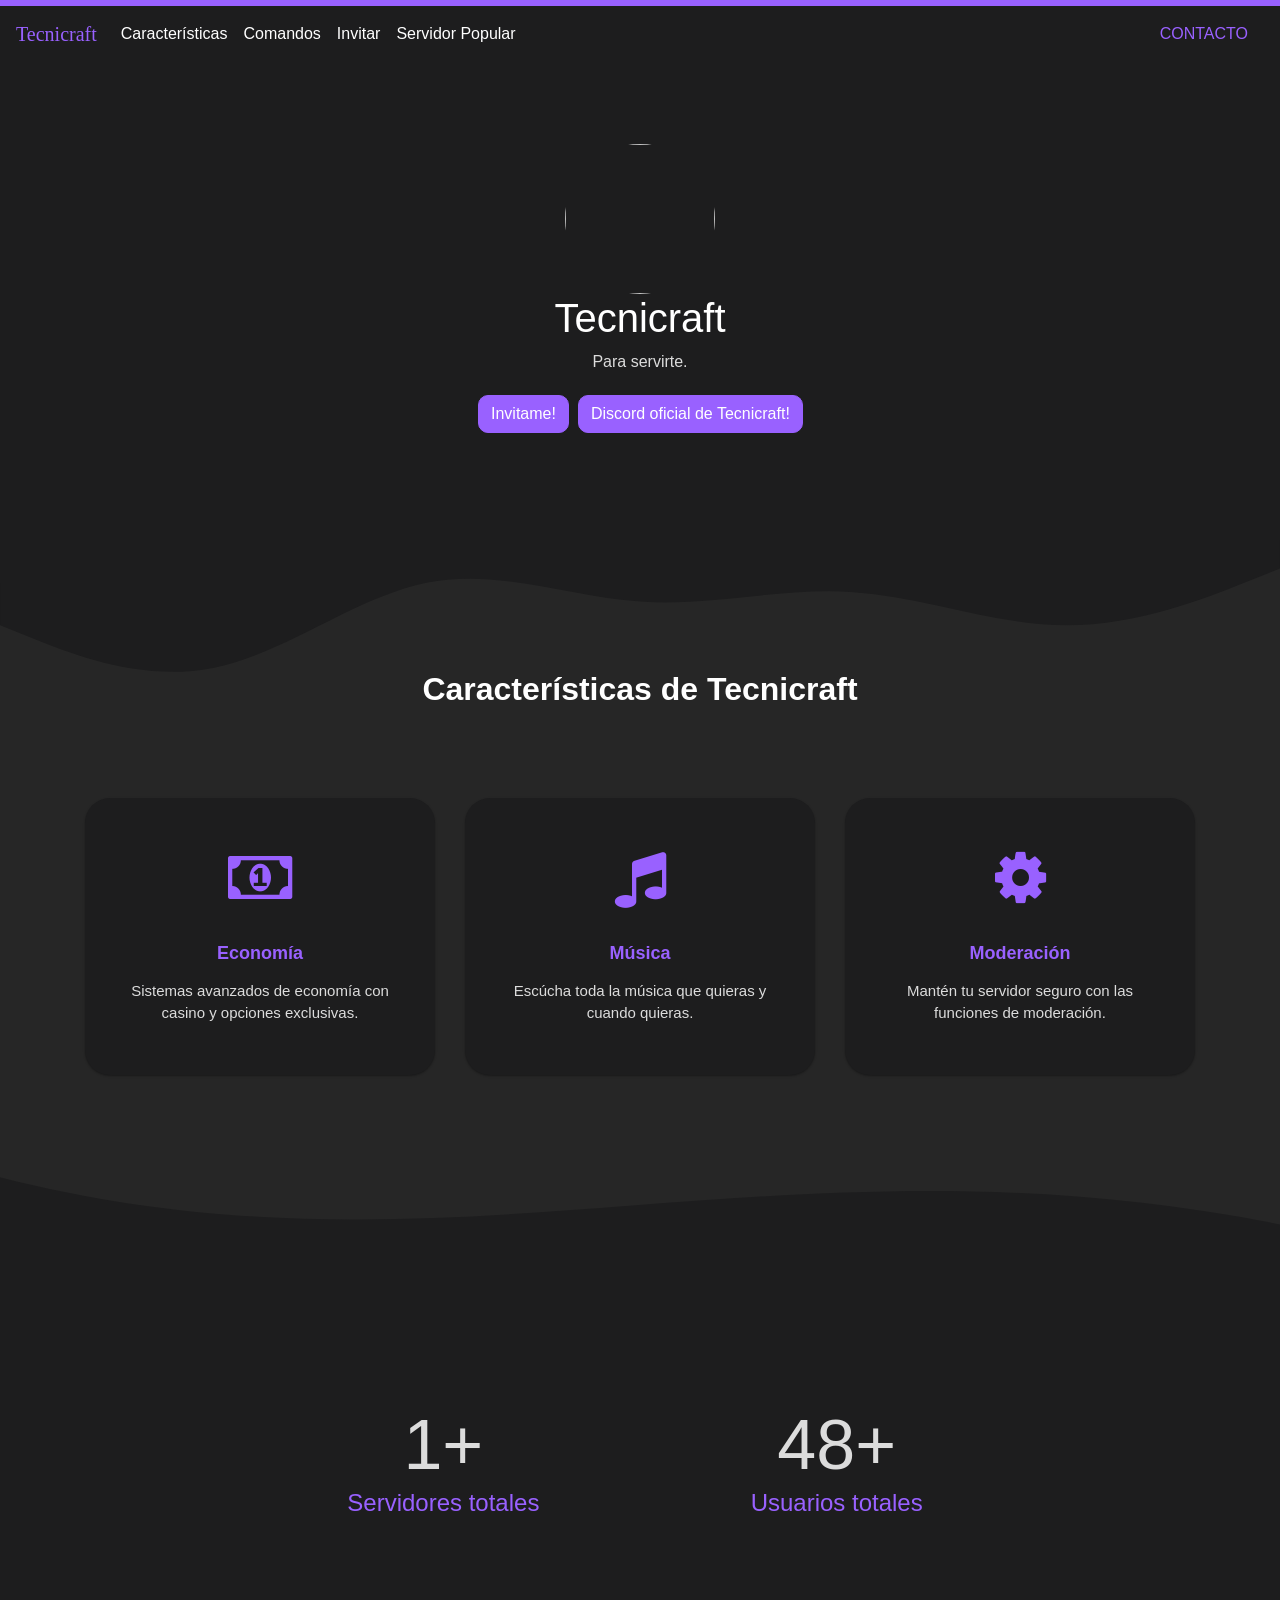
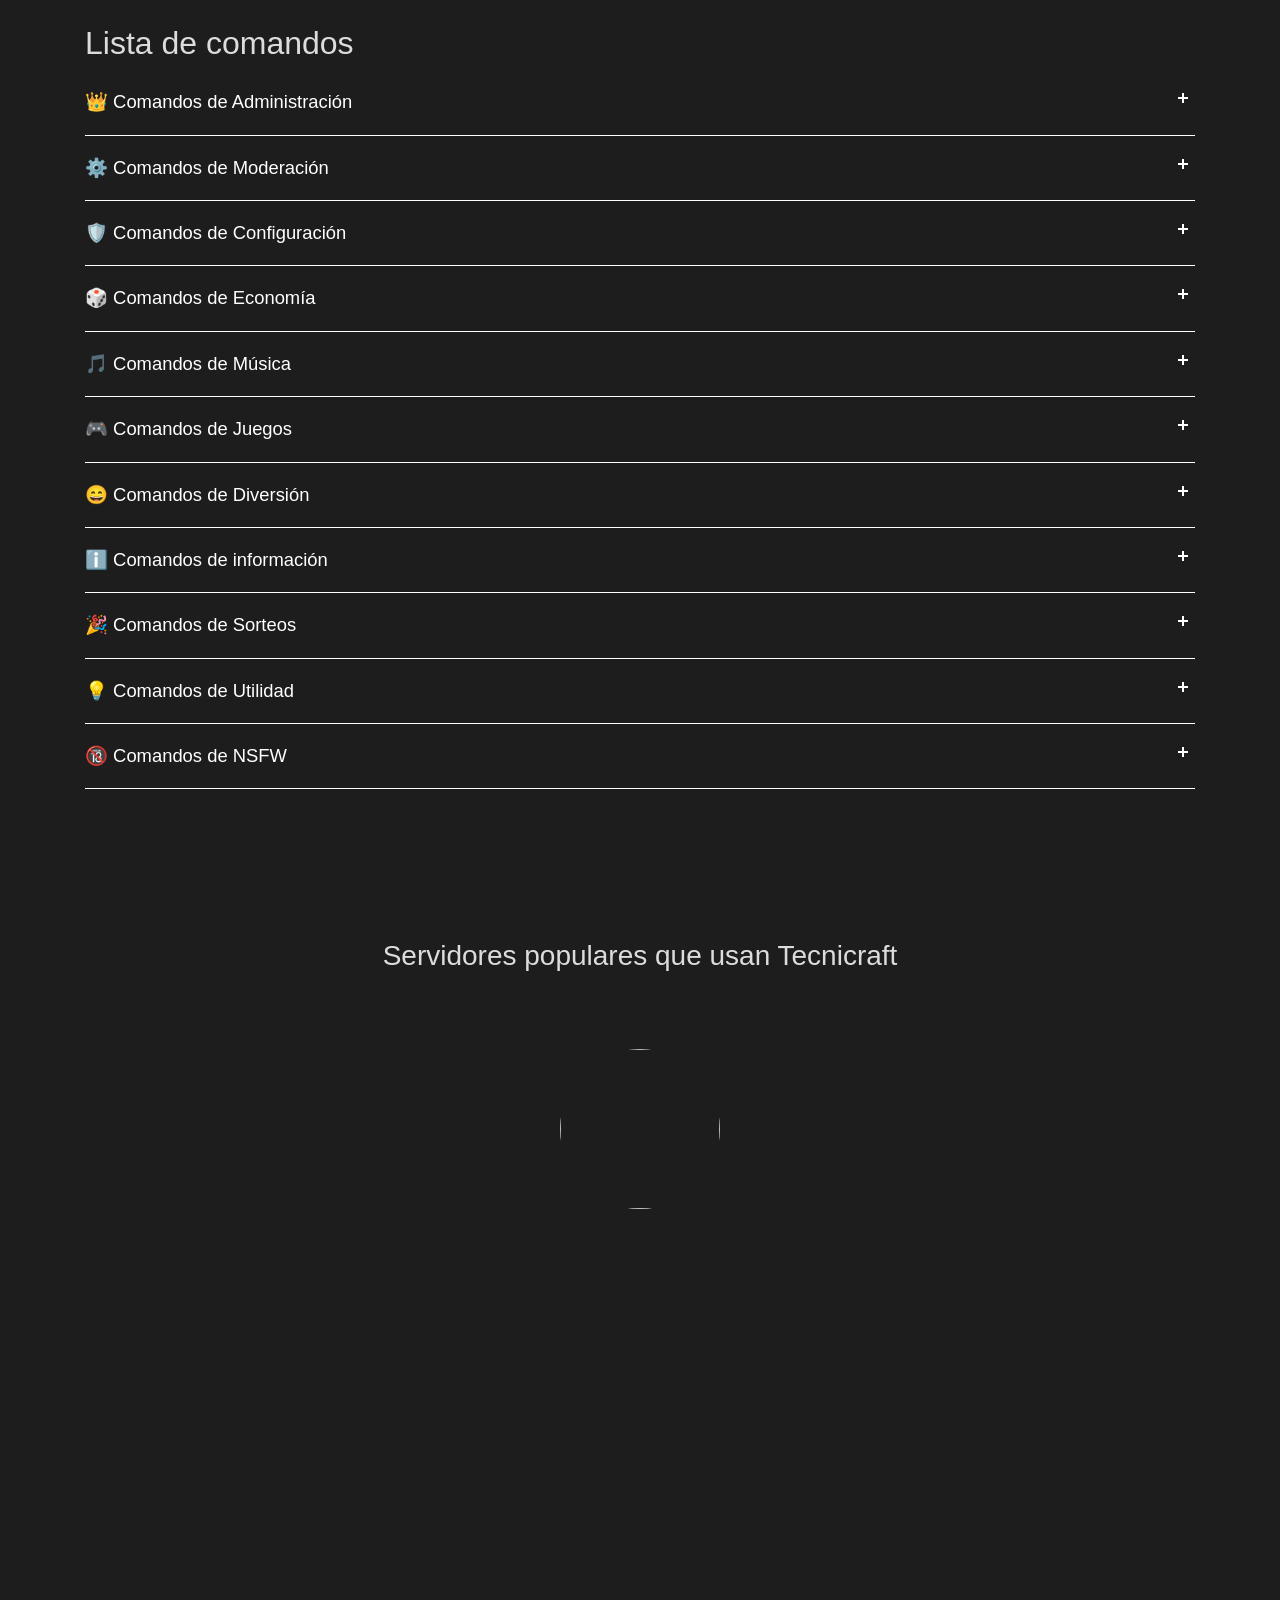
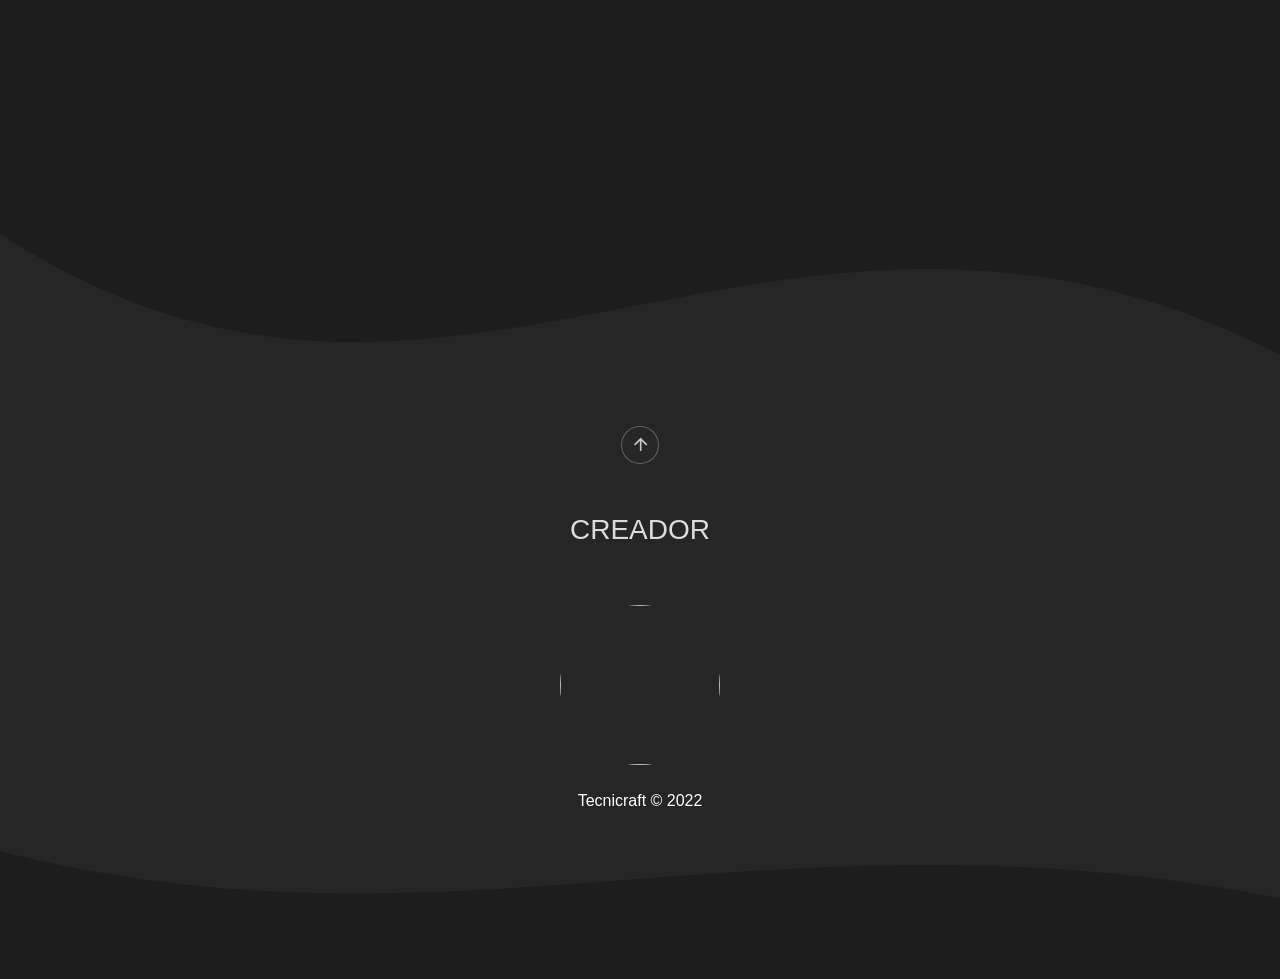
==== commit 86dd4c27: "Update index.html" ====
--- a/index.html
+++ b/index.html
@@ -37,6 +37,7 @@
                         <li class="nav-item"><a class="nav-link smoothScroll" href="#commands"
                                 style="color: var(--text-color);">Comandos</a></li>
                         <li class="nav-item"><a class="nav-link smoothScroll" href="#top" style="color: var(--text-color);">Invitar</a>
+                        <li class="nav-item"><a class="nav-link smoothScroll" href="#servers" style="color: var(--text-color);">Servidor Popular</a>
                         </li>
                     </ul>
                 </div>
@@ -331,6 +332,7 @@
             </div>
         </div>
     </div>
+    <div id="servers">
     <div class="team-clean" style="background: rgba(0,0,0,0);">
         <div class="container" style="filter: blur(0px);padding-bottom: 0px;">
             <h3 class="text-center name" style="color: var(--secondary-text-color);margin-top: 150px;">Servidores populares que usan
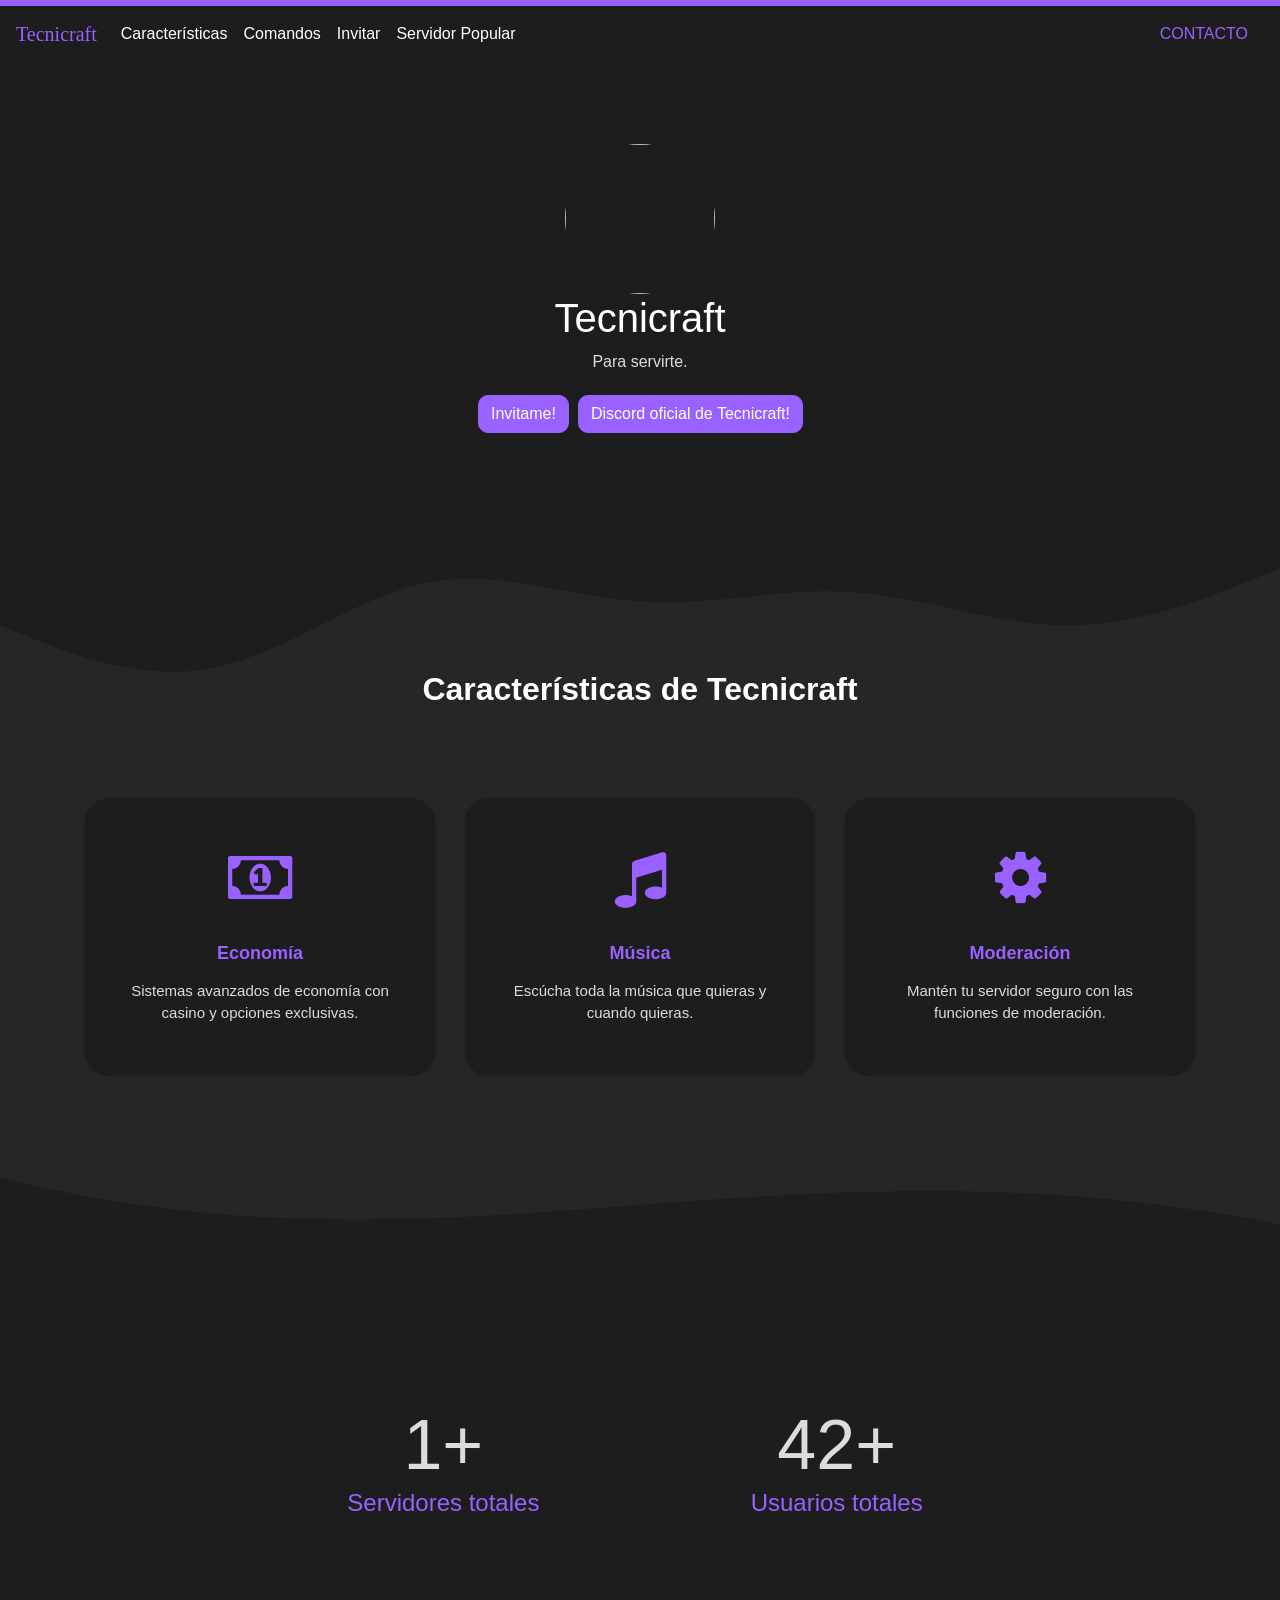
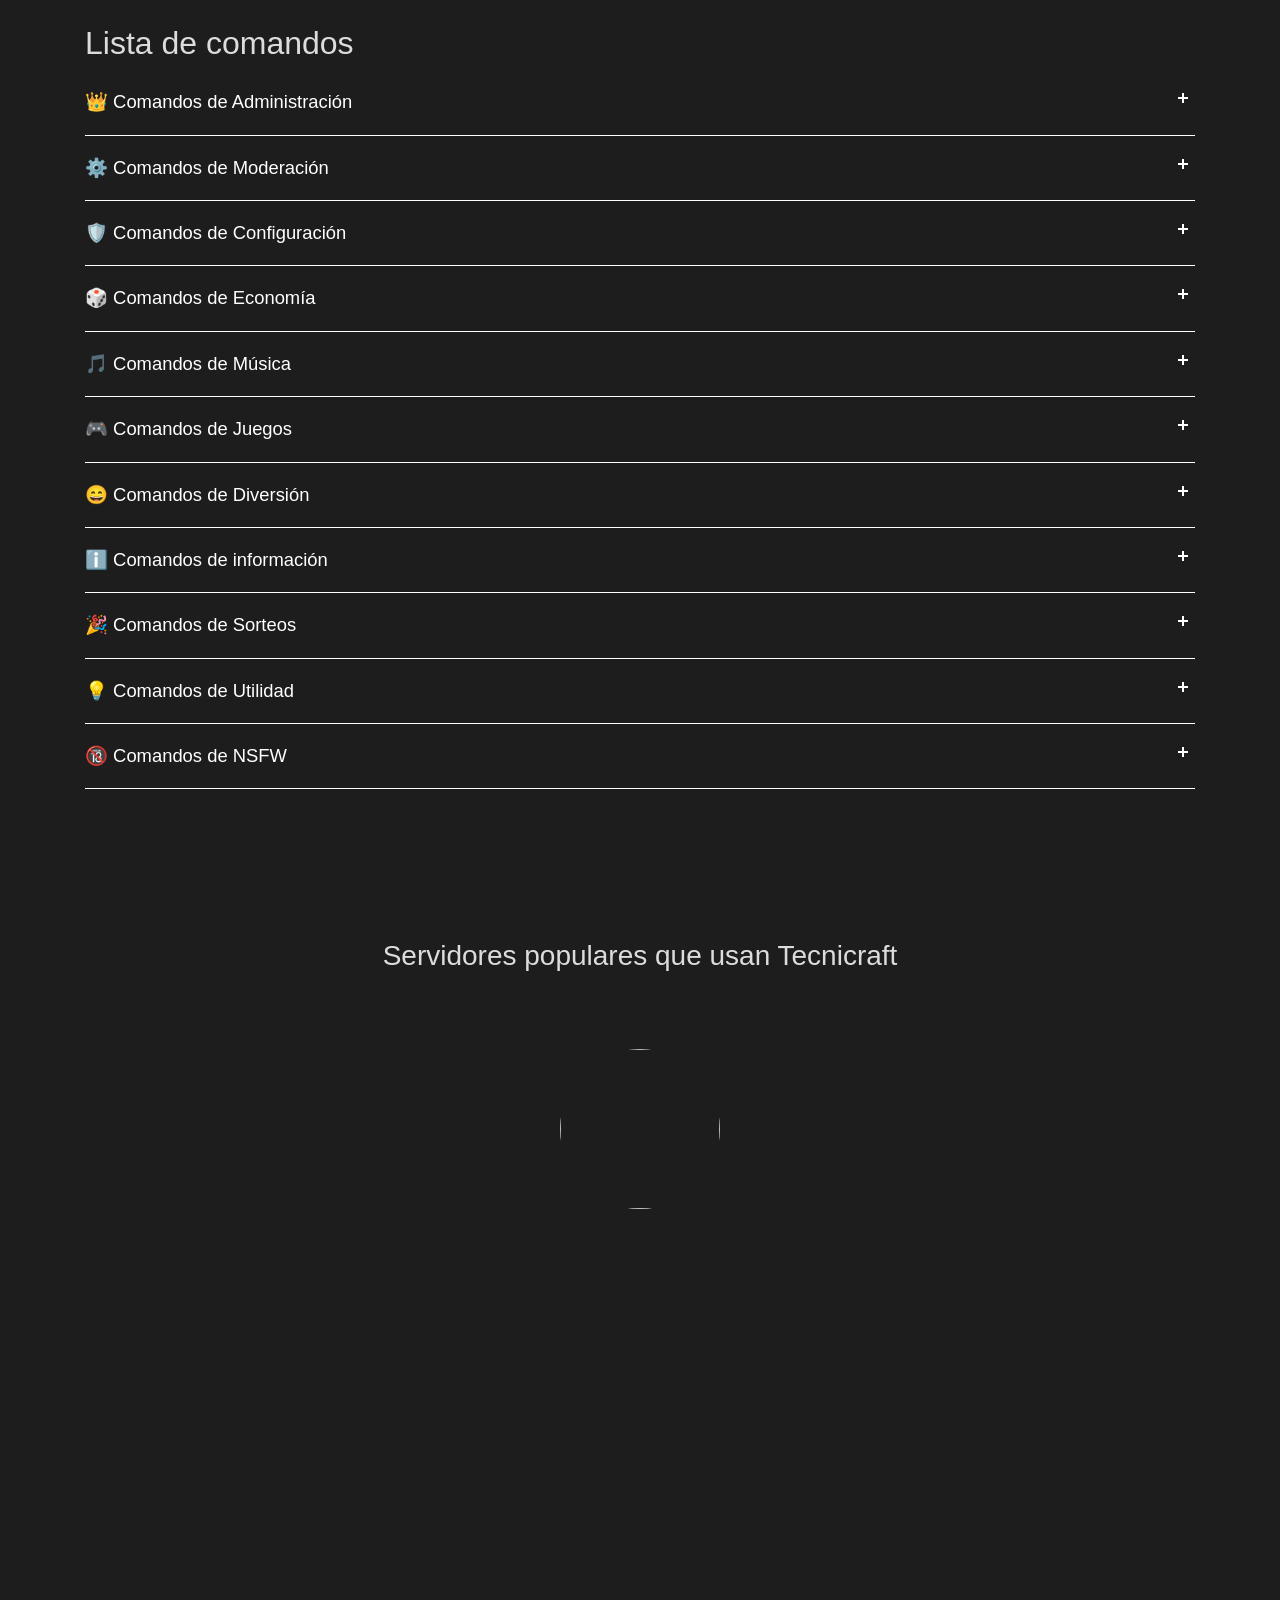
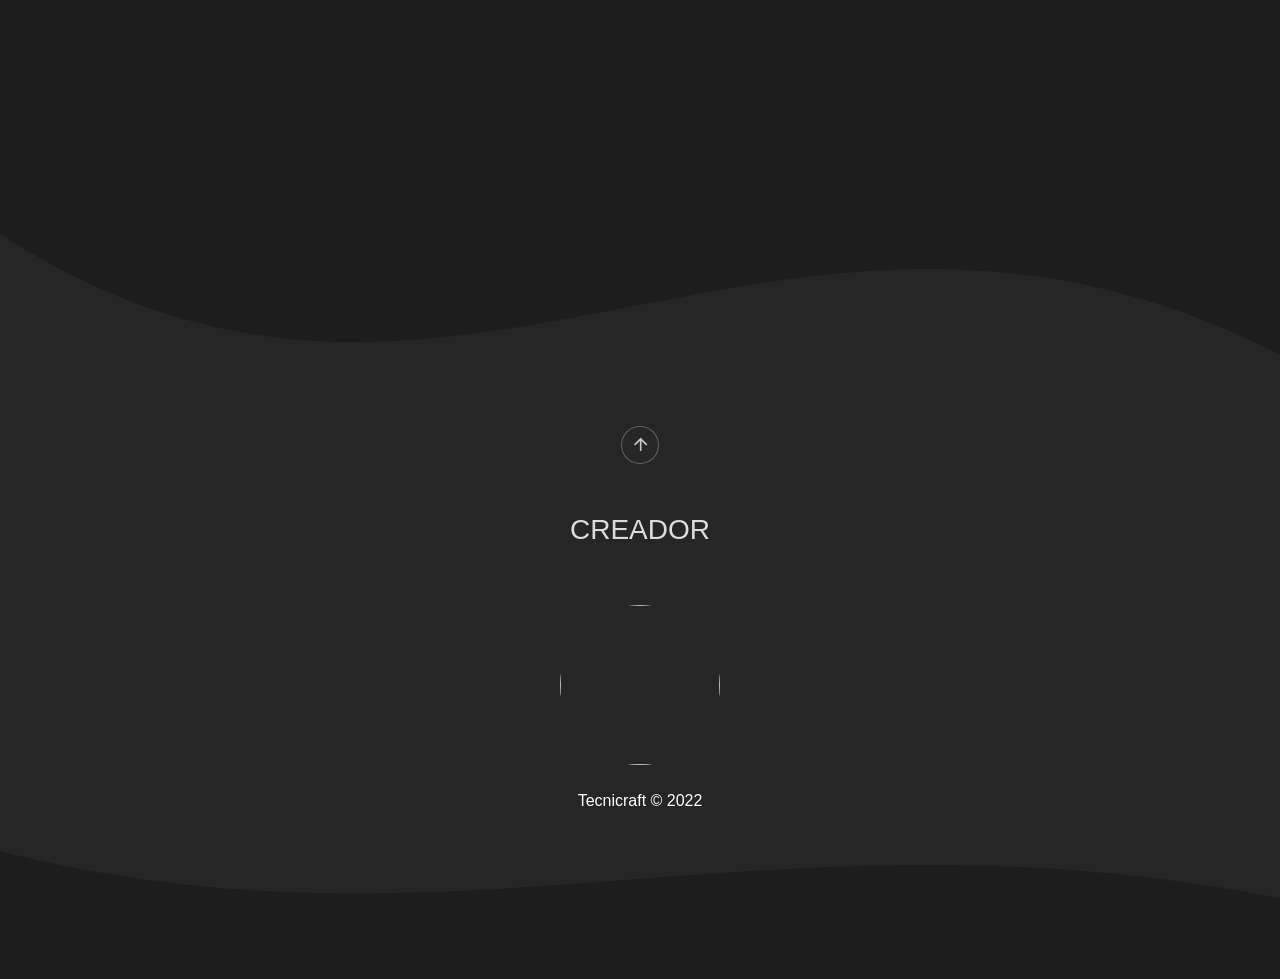
==== commit ff389904: "Update index.html" ====
--- a/index.html
+++ b/index.html
@@ -328,11 +328,11 @@
         <br> tc.rule34 - Sirve para buscar contenido NSFW de una categoria que elijas.</p>
         </div>
         </div>
-
-            </div>
-        </div>
-    </div>
+                
     <div id="servers">
+            </div>
+        </div>
+    </div>
     <div class="team-clean" style="background: rgba(0,0,0,0);">
         <div class="container" style="filter: blur(0px);padding-bottom: 0px;">
             <h3 class="text-center name" style="color: var(--secondary-text-color);margin-top: 150px;">Servidores populares que usan
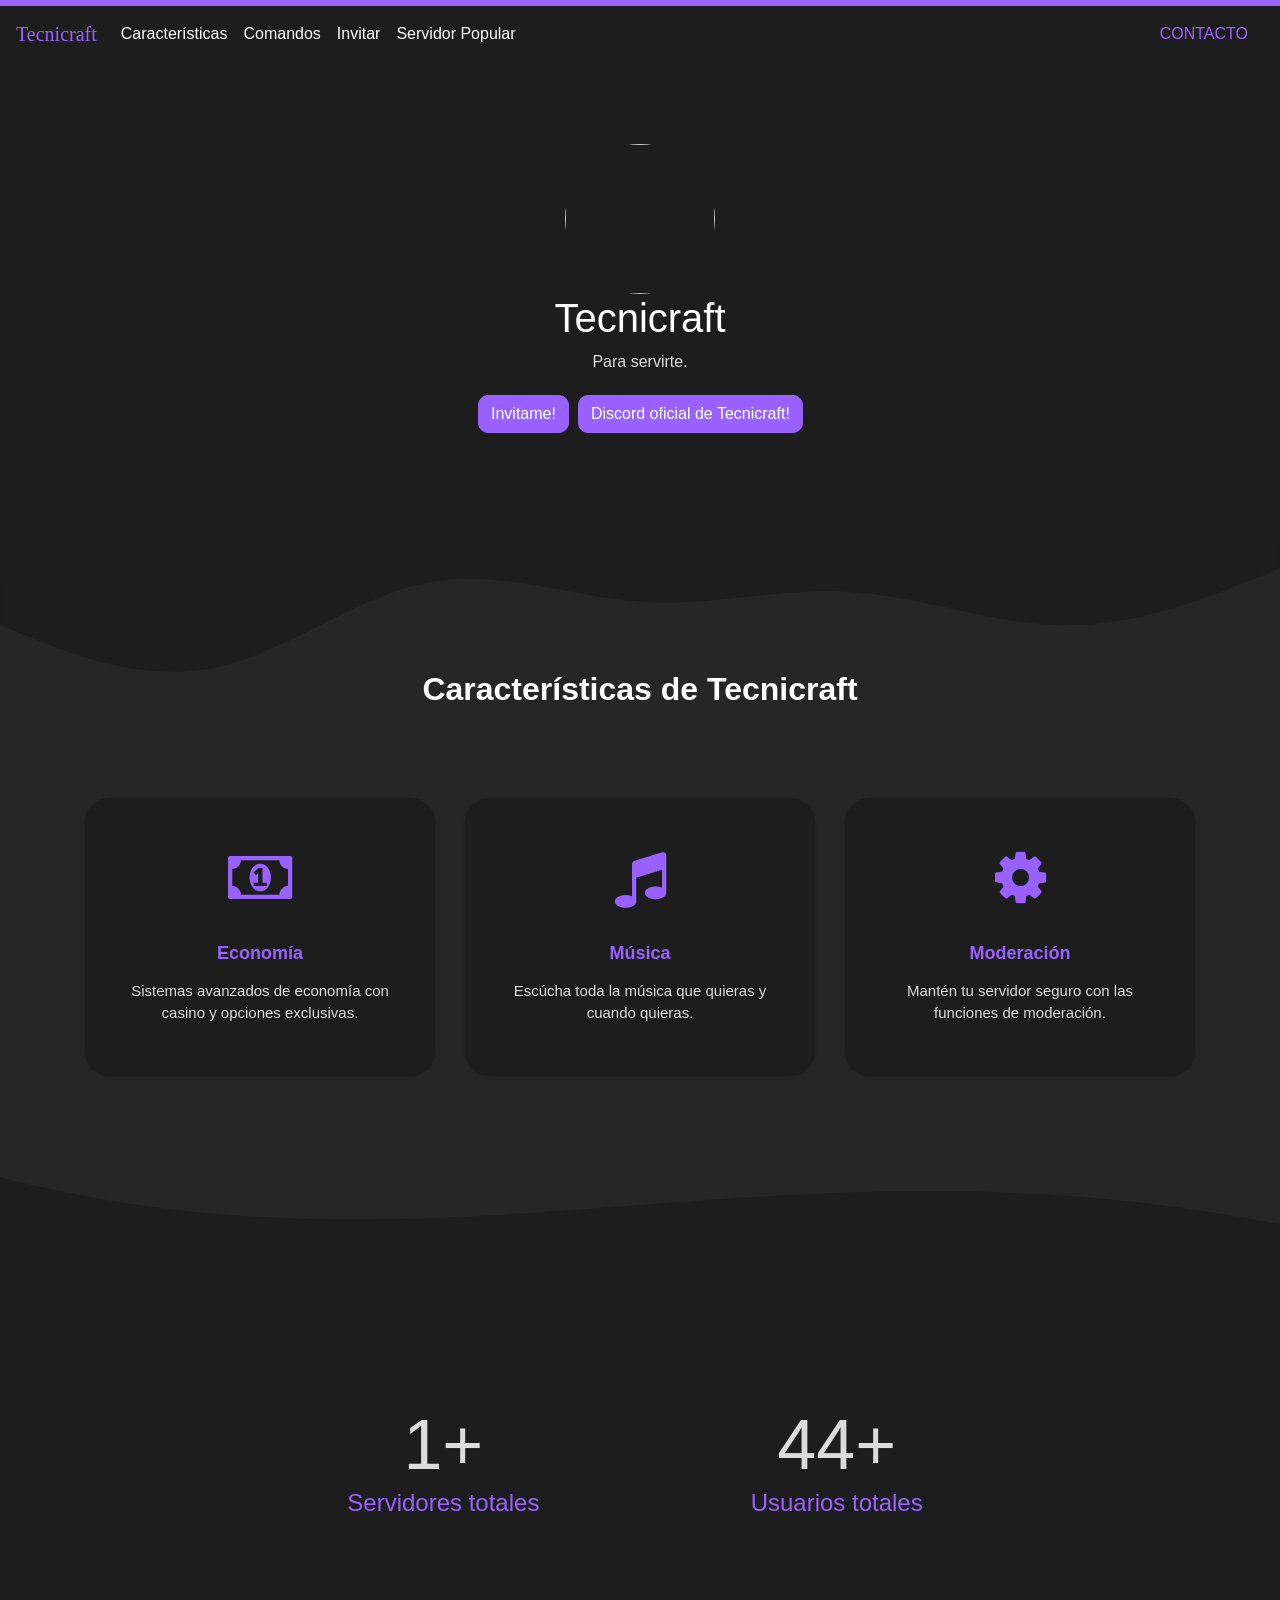
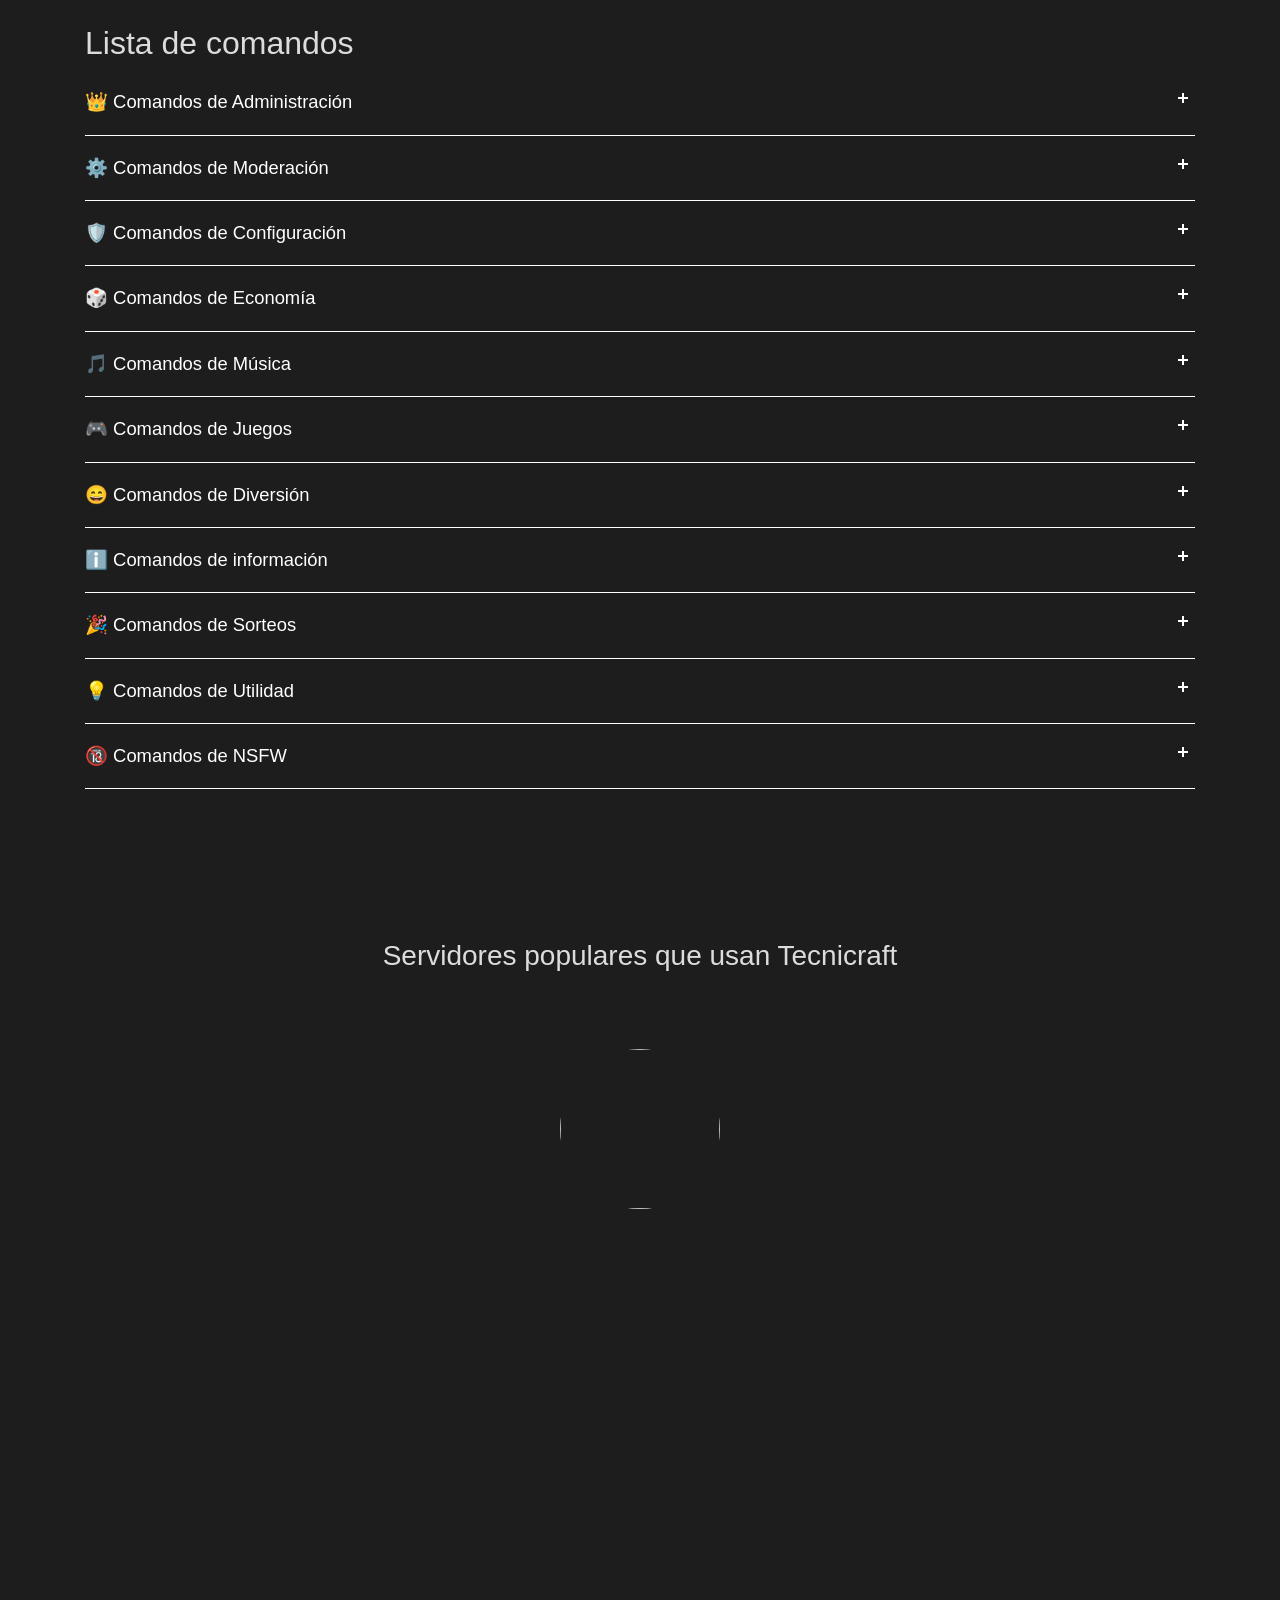
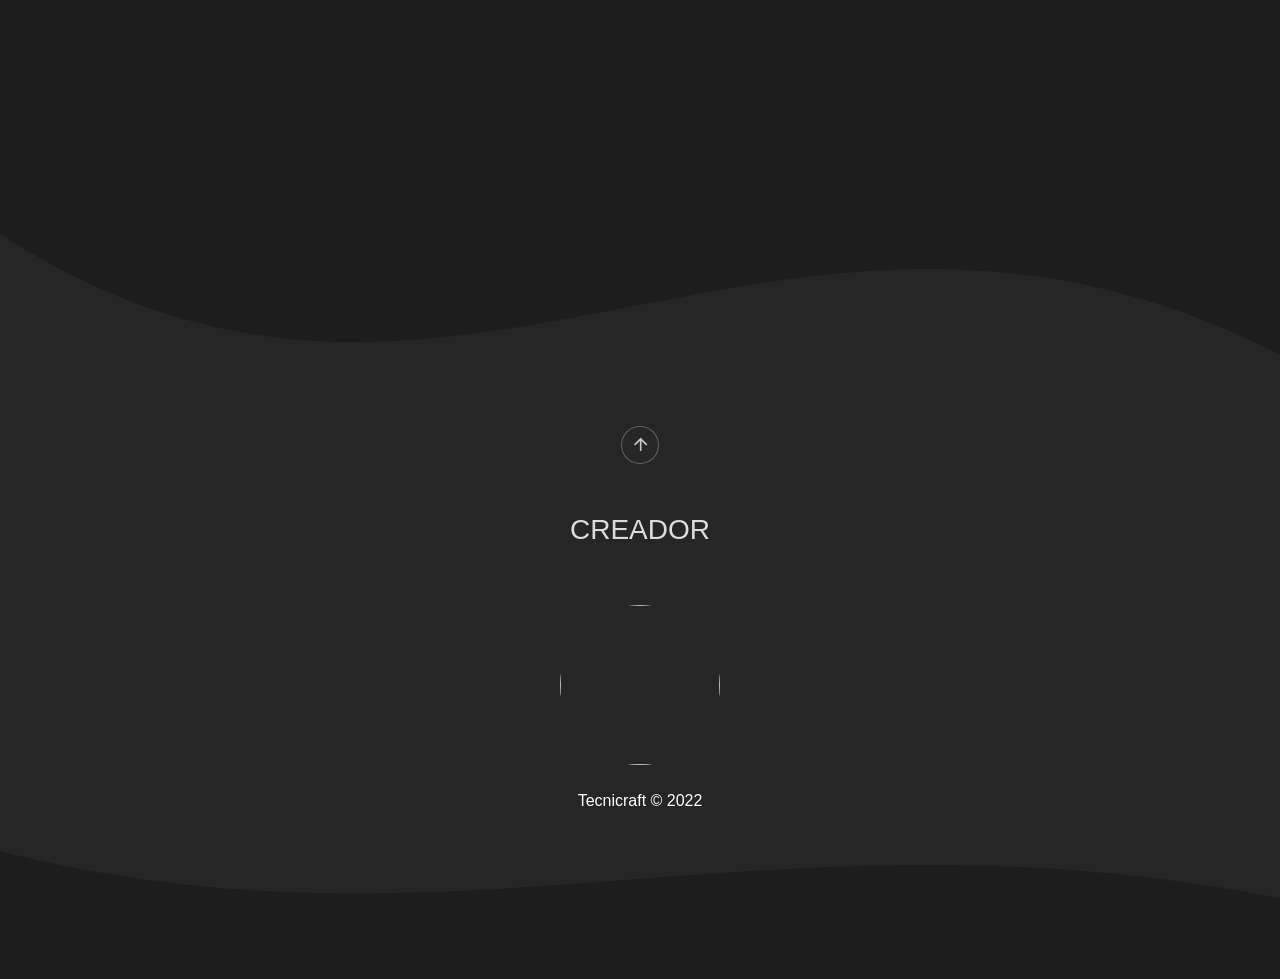
==== commit c6278771: "Update index.html" ====
--- a/index.html
+++ b/index.html
@@ -329,9 +329,9 @@
         </div>
         </div>
                 
+            </div>
+        </div>
     <div id="servers">
-            </div>
-        </div>
     </div>
     <div class="team-clean" style="background: rgba(0,0,0,0);">
         <div class="container" style="filter: blur(0px);padding-bottom: 0px;">
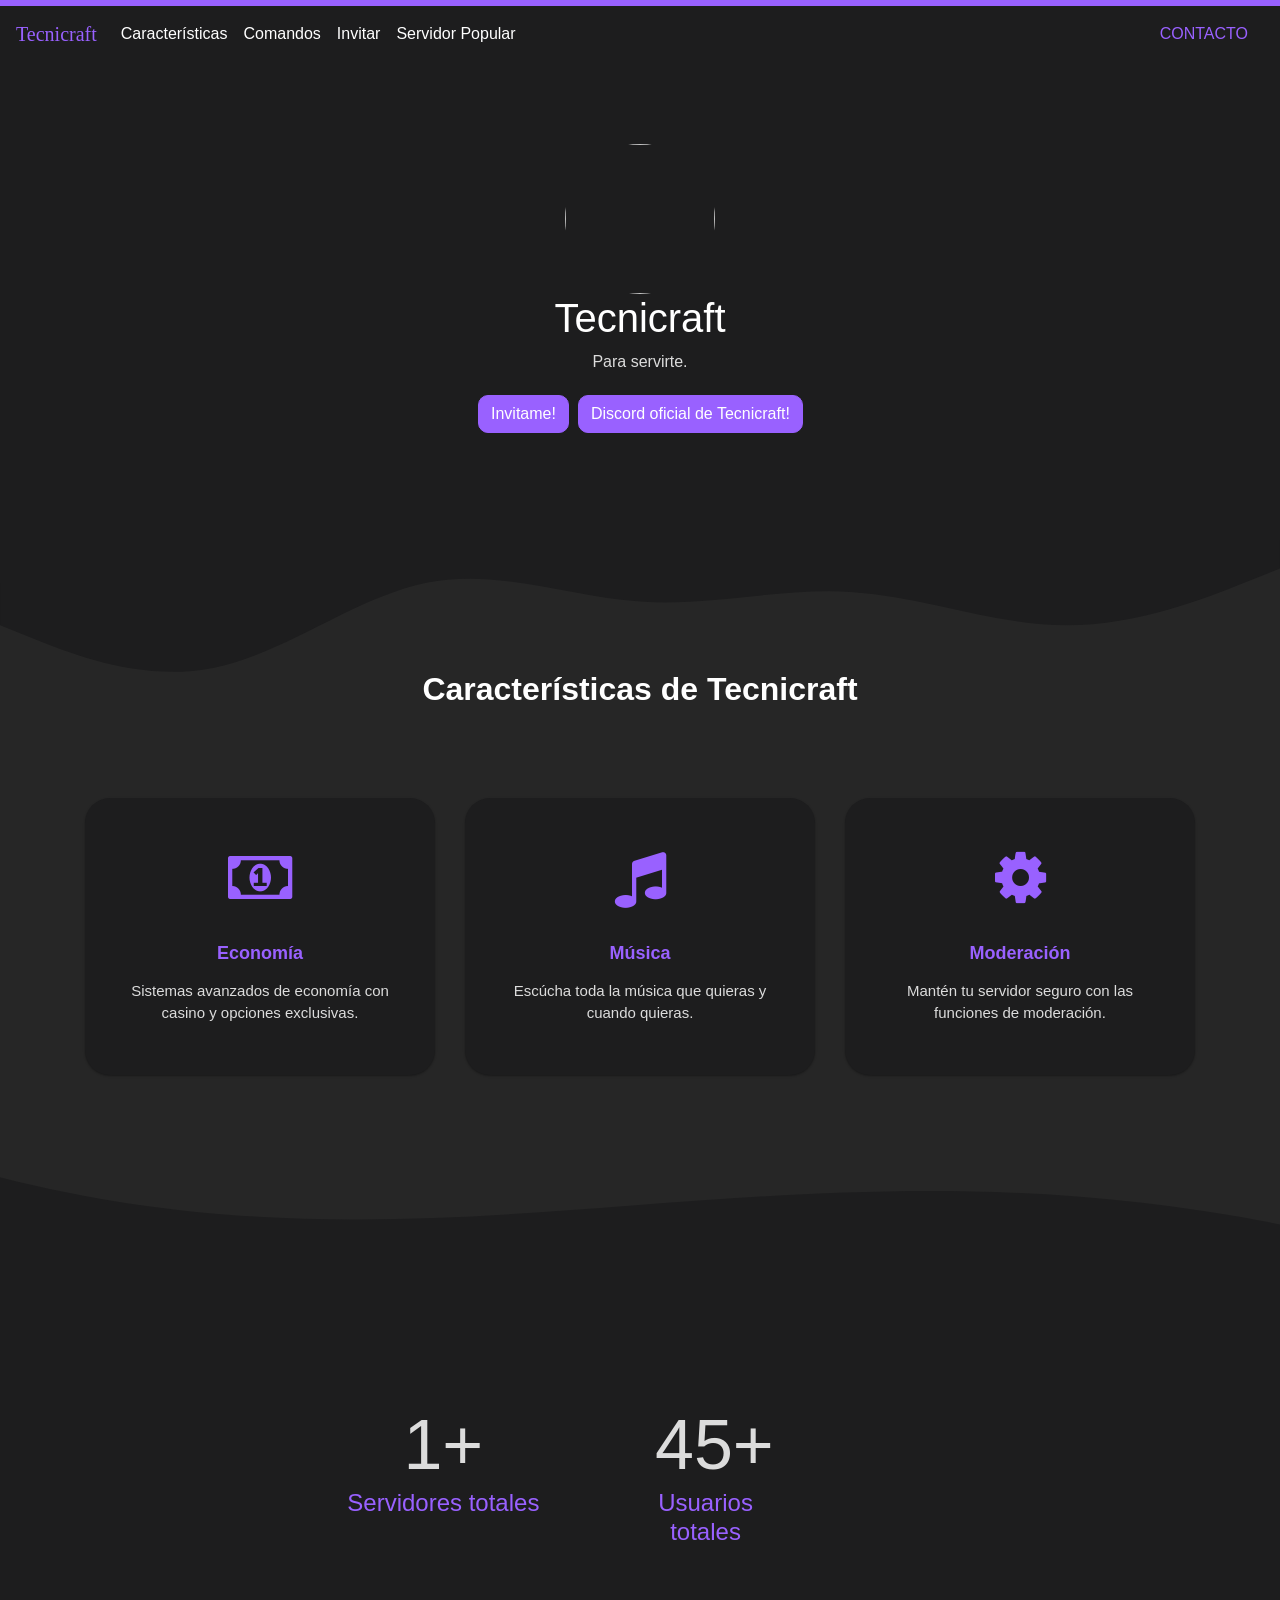
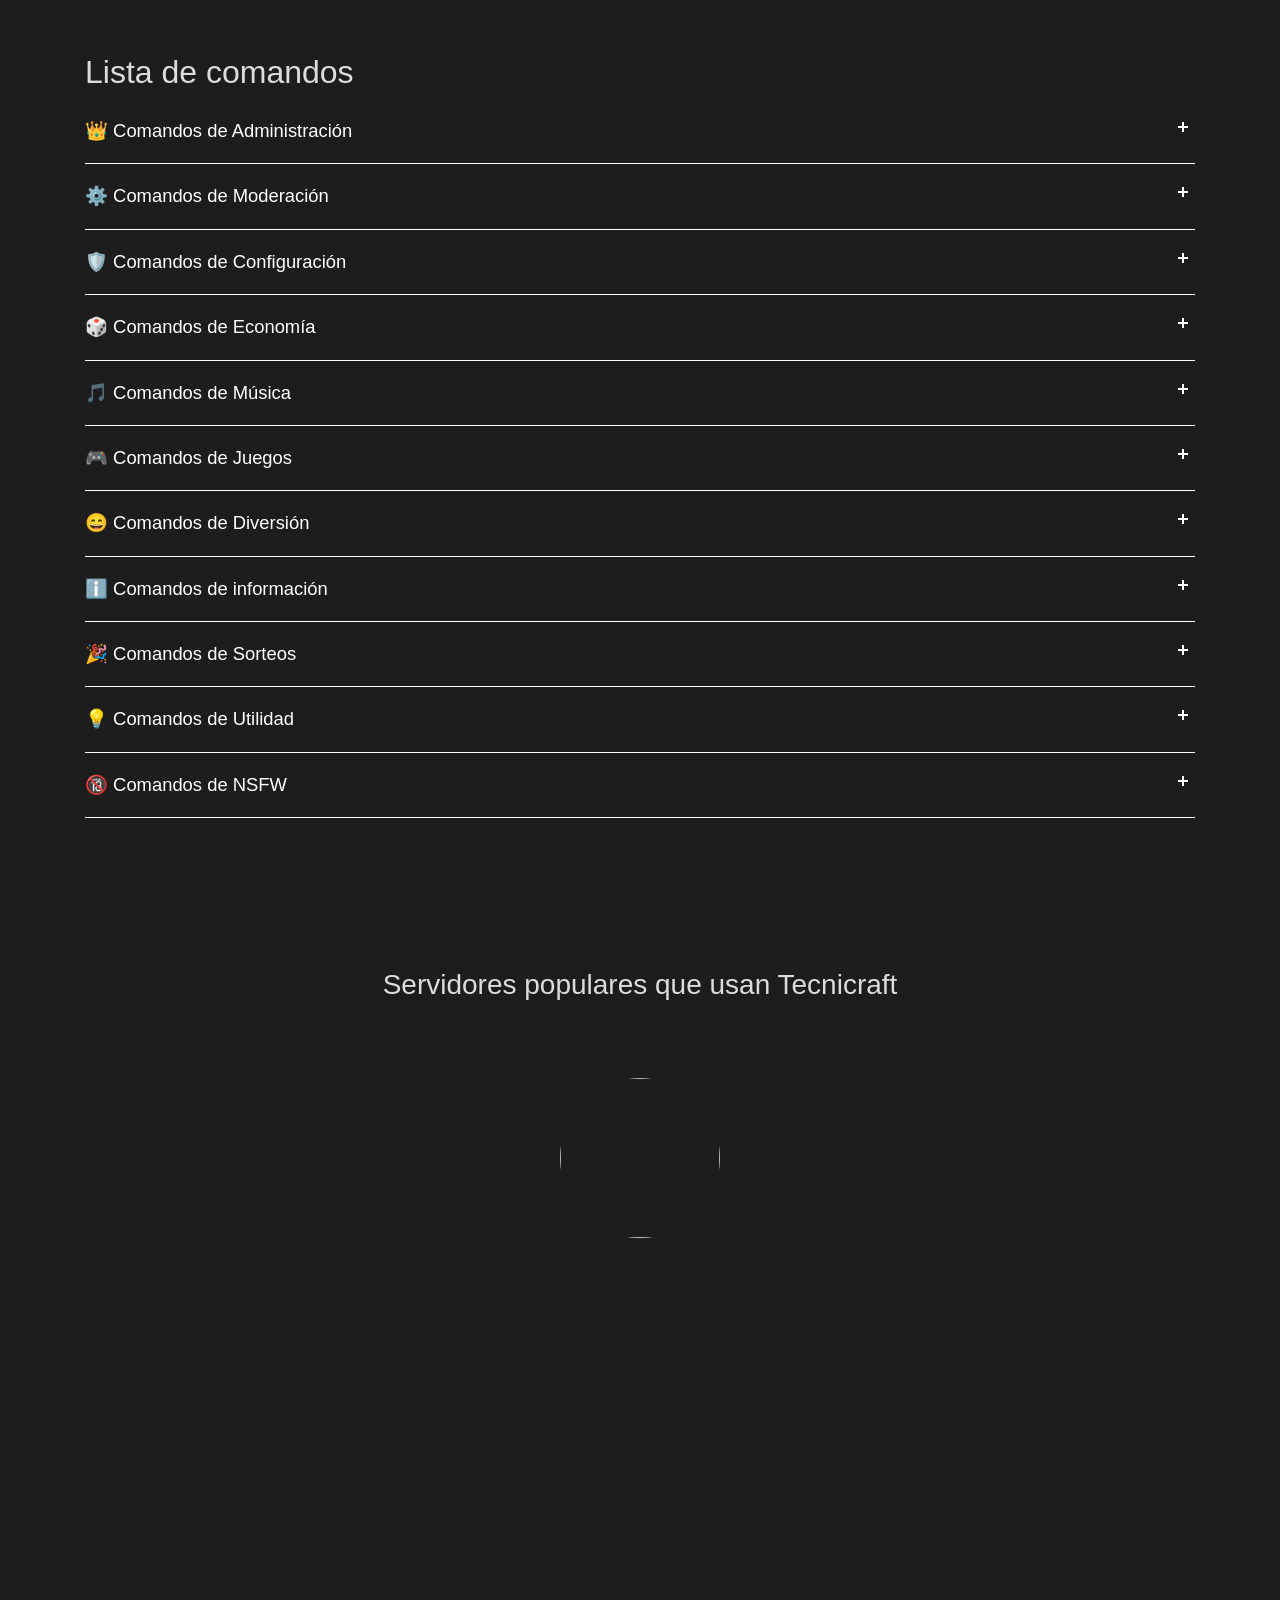
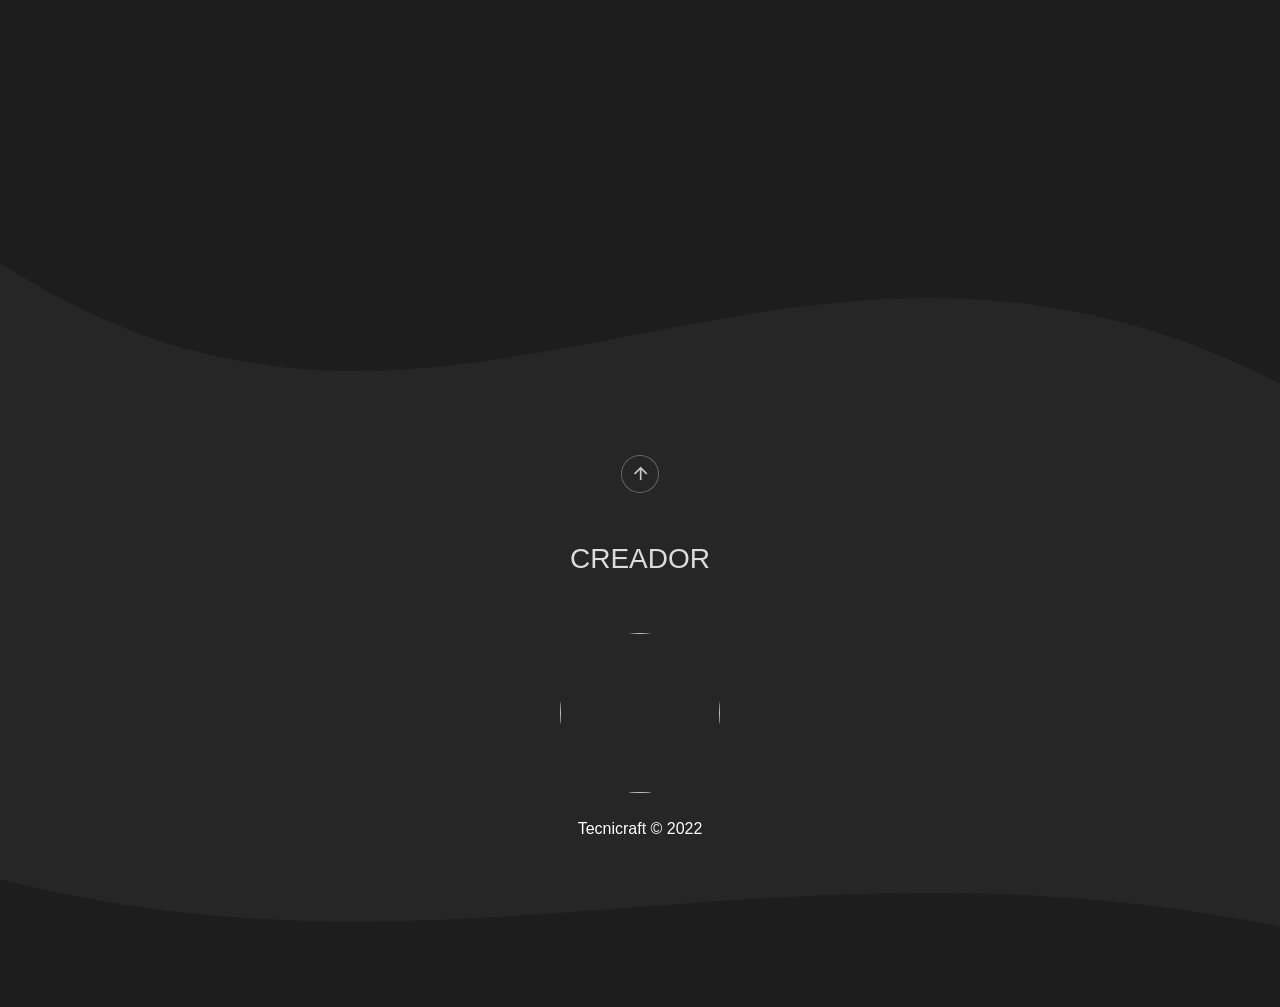
==== commit 2f7ecba3: "Update index.html" ====
--- a/index.html
+++ b/index.html
@@ -109,14 +109,13 @@
                     style="stroke: none; fill: var(--secondary);"></path>
             </svg></div>
     </div>
-    <div id="commands">
         <section>
             <div class="container-fluid text-white">
                 <div class="row row-cols-3 justify-content-center" style="color: var(--secondary-text-color);">
                     <div class="col-auto col-md-6 col-lg-4 text-center pb-5 pt-5 number-item love_counter">
                         <h1 class="love_count" style="font-size: 70px;"><strong>1</strong></h1>
                         <h4 style="color: var(--main-color);margin-top: -6px;">Servidores totales</h4>
-                    </div>
+                    </div><div id="commands">
                     <div class="col-auto col-lg-4 text-center align-self-center pb-5 pt-5 love_counter">
                         <h1 class="love_count" style="font-size: 70px;"><strong>67</strong></h1>
                         <h4 style="color: var(--main-color);margin-top: -6px;">Usuarios totales</h4>
@@ -330,8 +329,7 @@
         </div>
                 
             </div>
-        </div>
-    <div id="servers">
+        </div><div id="servers">
     </div>
     <div class="team-clean" style="background: rgba(0,0,0,0);">
         <div class="container" style="filter: blur(0px);padding-bottom: 0px;">
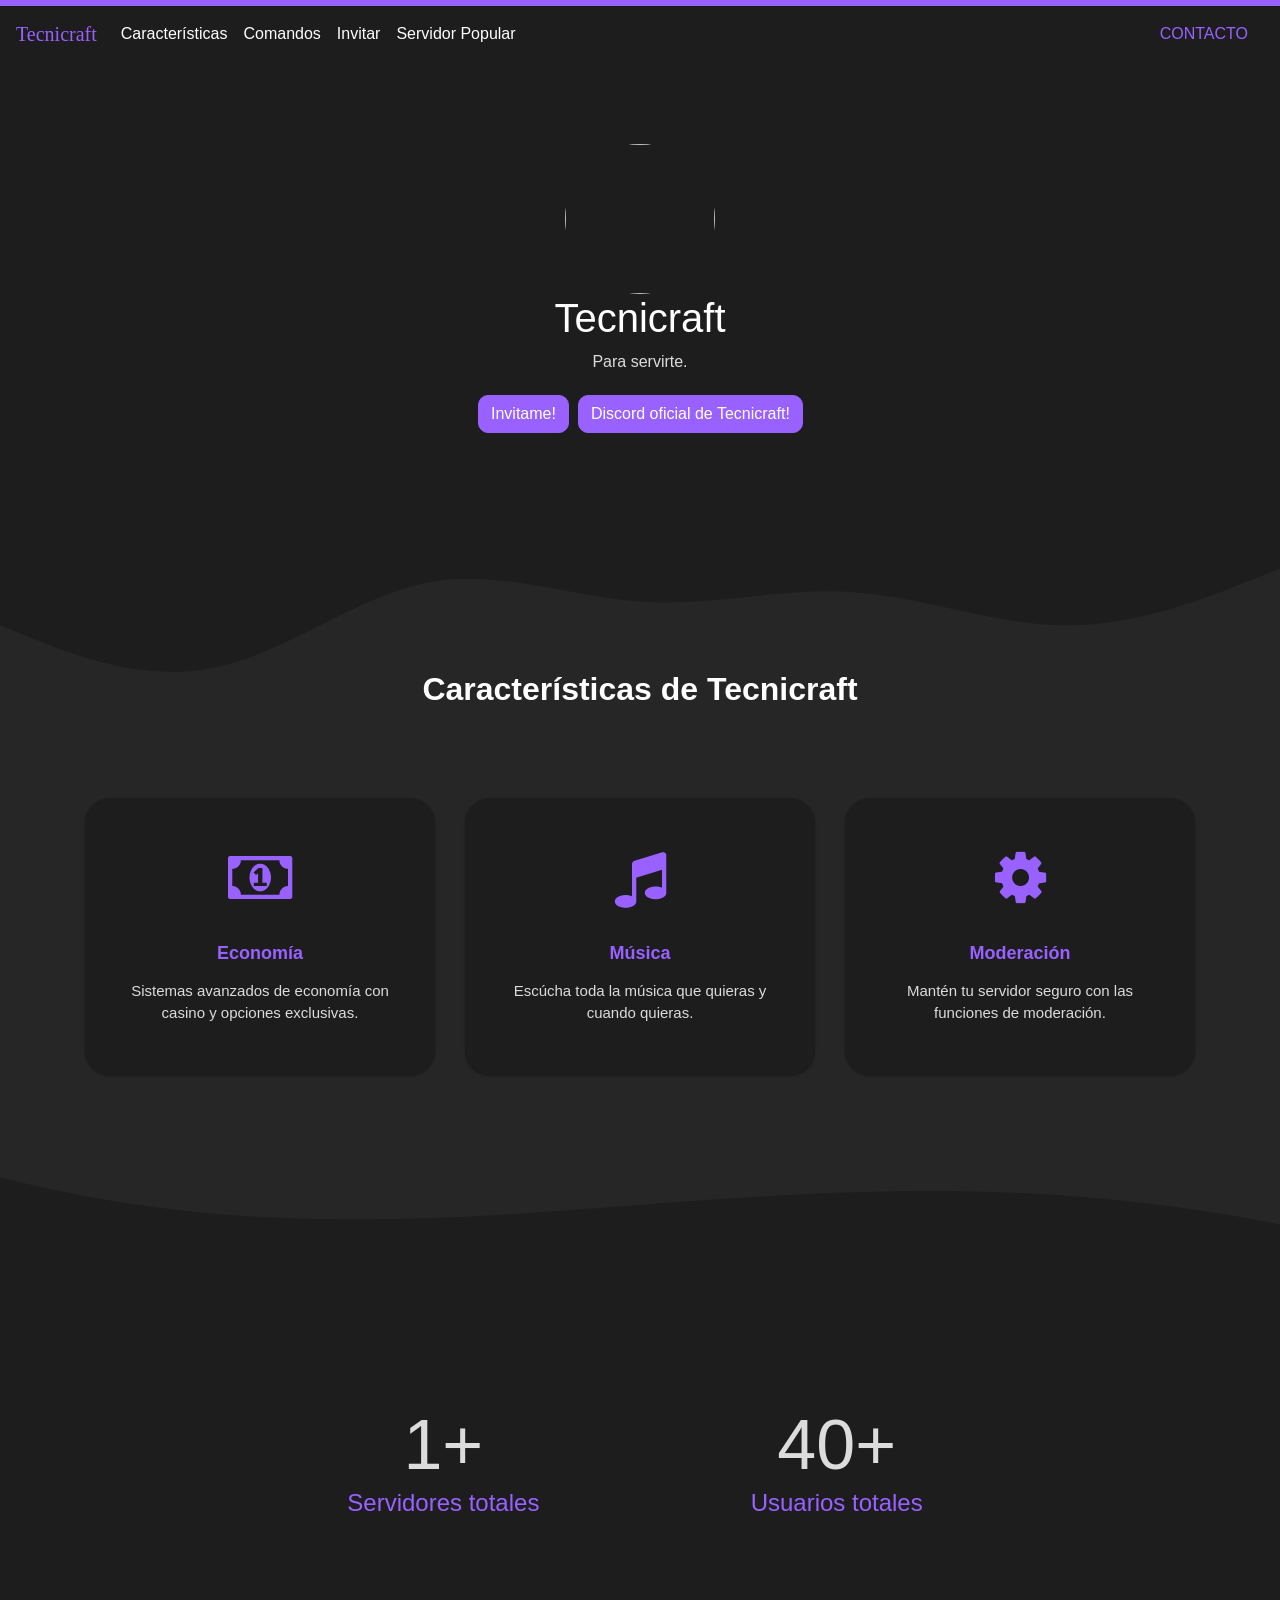
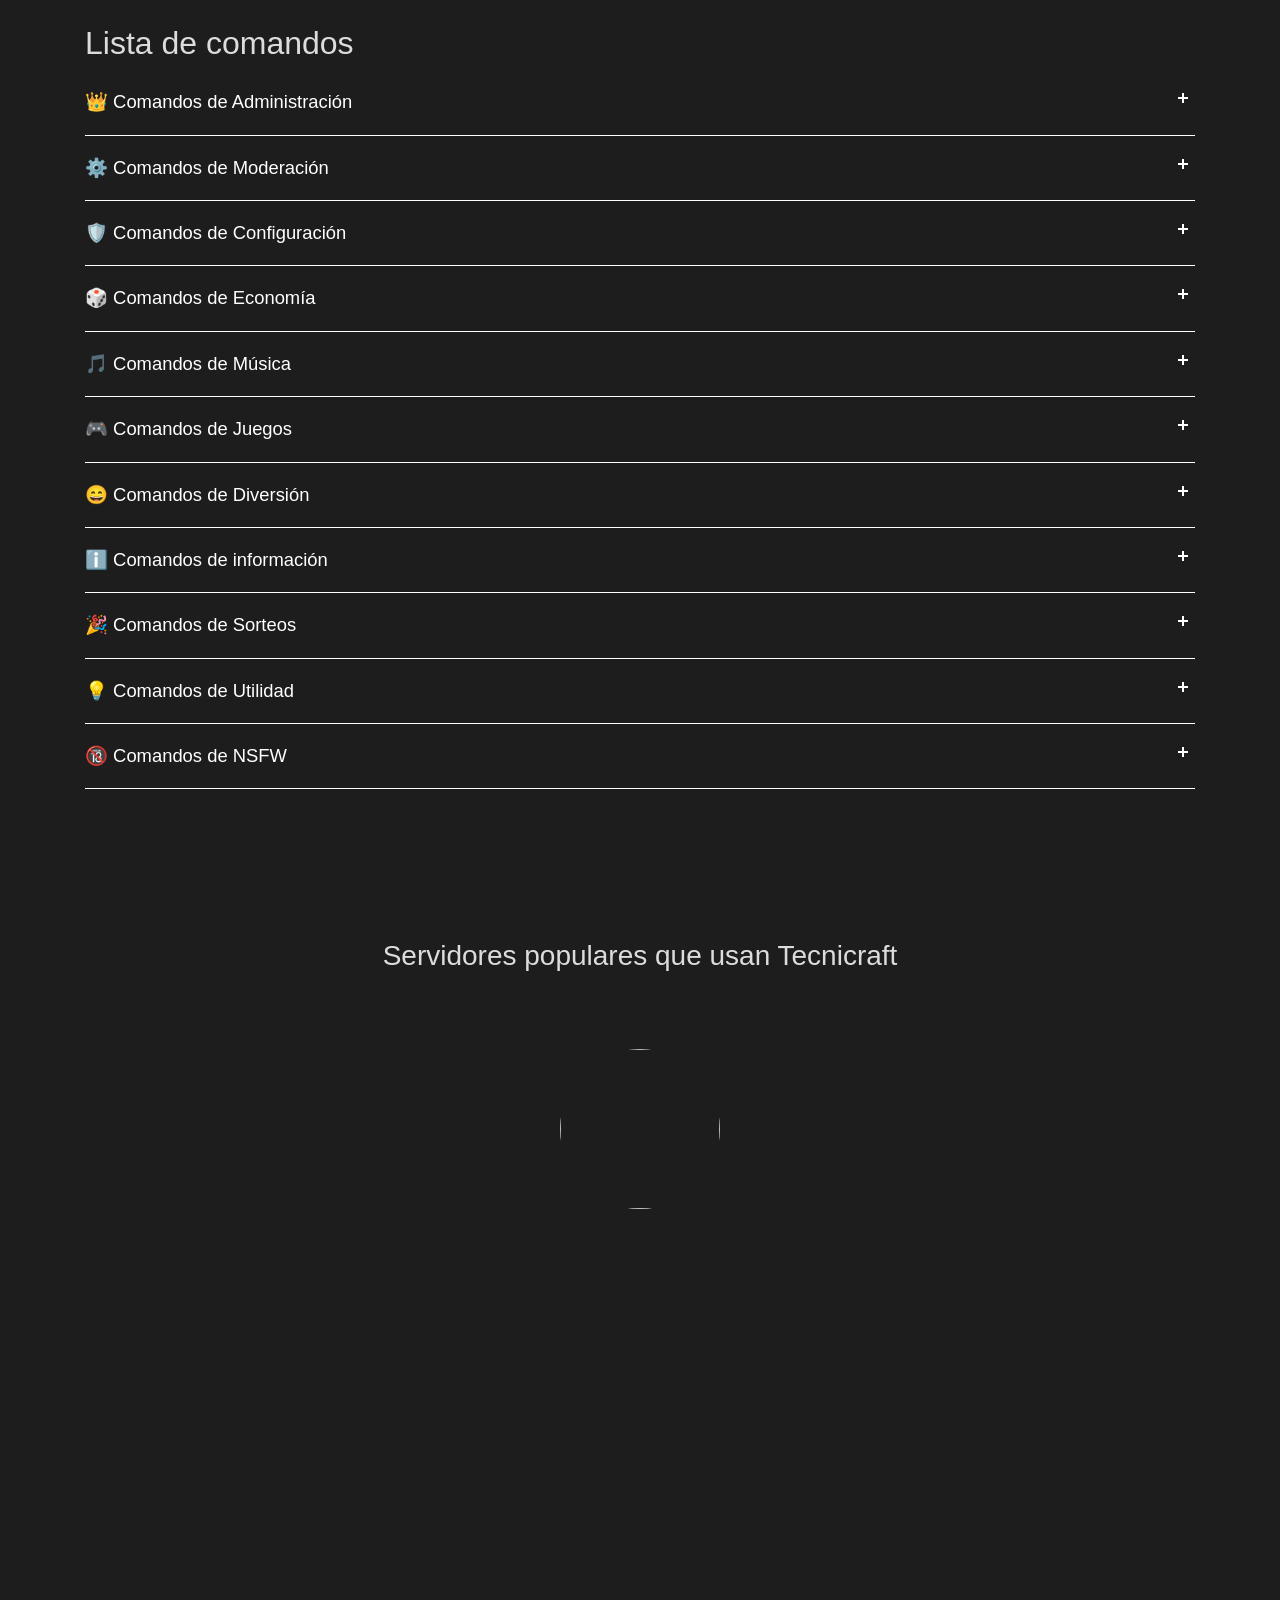
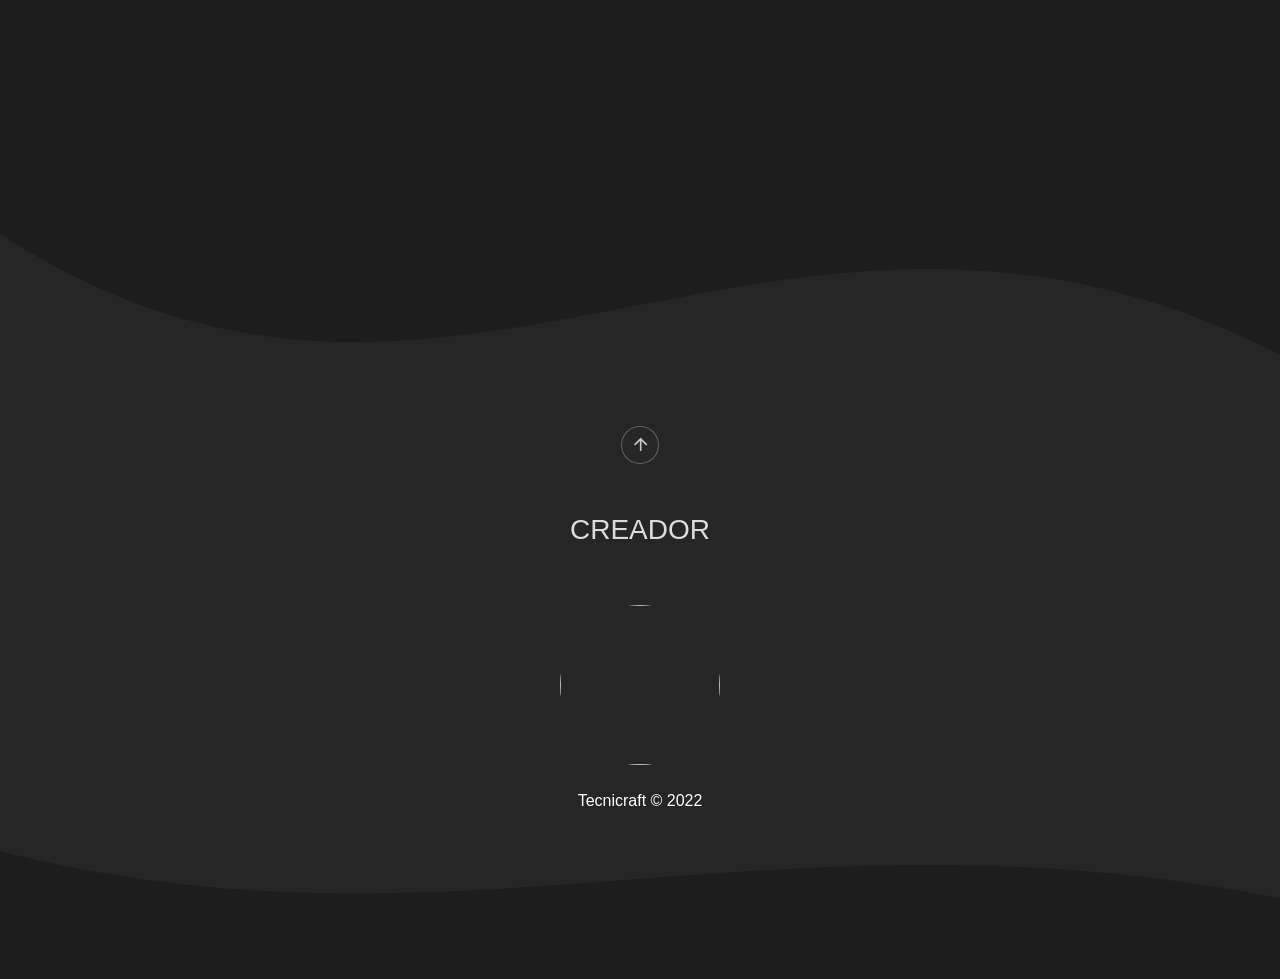
==== commit a383314e: "Update index.html" ====
--- a/index.html
+++ b/index.html
@@ -115,12 +115,12 @@
                     <div class="col-auto col-md-6 col-lg-4 text-center pb-5 pt-5 number-item love_counter">
                         <h1 class="love_count" style="font-size: 70px;"><strong>1</strong></h1>
                         <h4 style="color: var(--main-color);margin-top: -6px;">Servidores totales</h4>
-                    </div><div id="commands">
+                    </div>
                     <div class="col-auto col-lg-4 text-center align-self-center pb-5 pt-5 love_counter">
                         <h1 class="love_count" style="font-size: 70px;"><strong>67</strong></h1>
                         <h4 style="color: var(--main-color);margin-top: -6px;">Usuarios totales</h4>
                     </div>
-                </div>
+                </div><div id="commands">
             </div>
         </section>
         <div class="container" style="color: var(--secondary-text-color);">
@@ -329,7 +329,10 @@
         </div>
                 
             </div>
-        </div><div id="servers">
+        </div>
+            
+        <div id="servers">
+            
     </div>
     <div class="team-clean" style="background: rgba(0,0,0,0);">
         <div class="container" style="filter: blur(0px);padding-bottom: 0px;">
